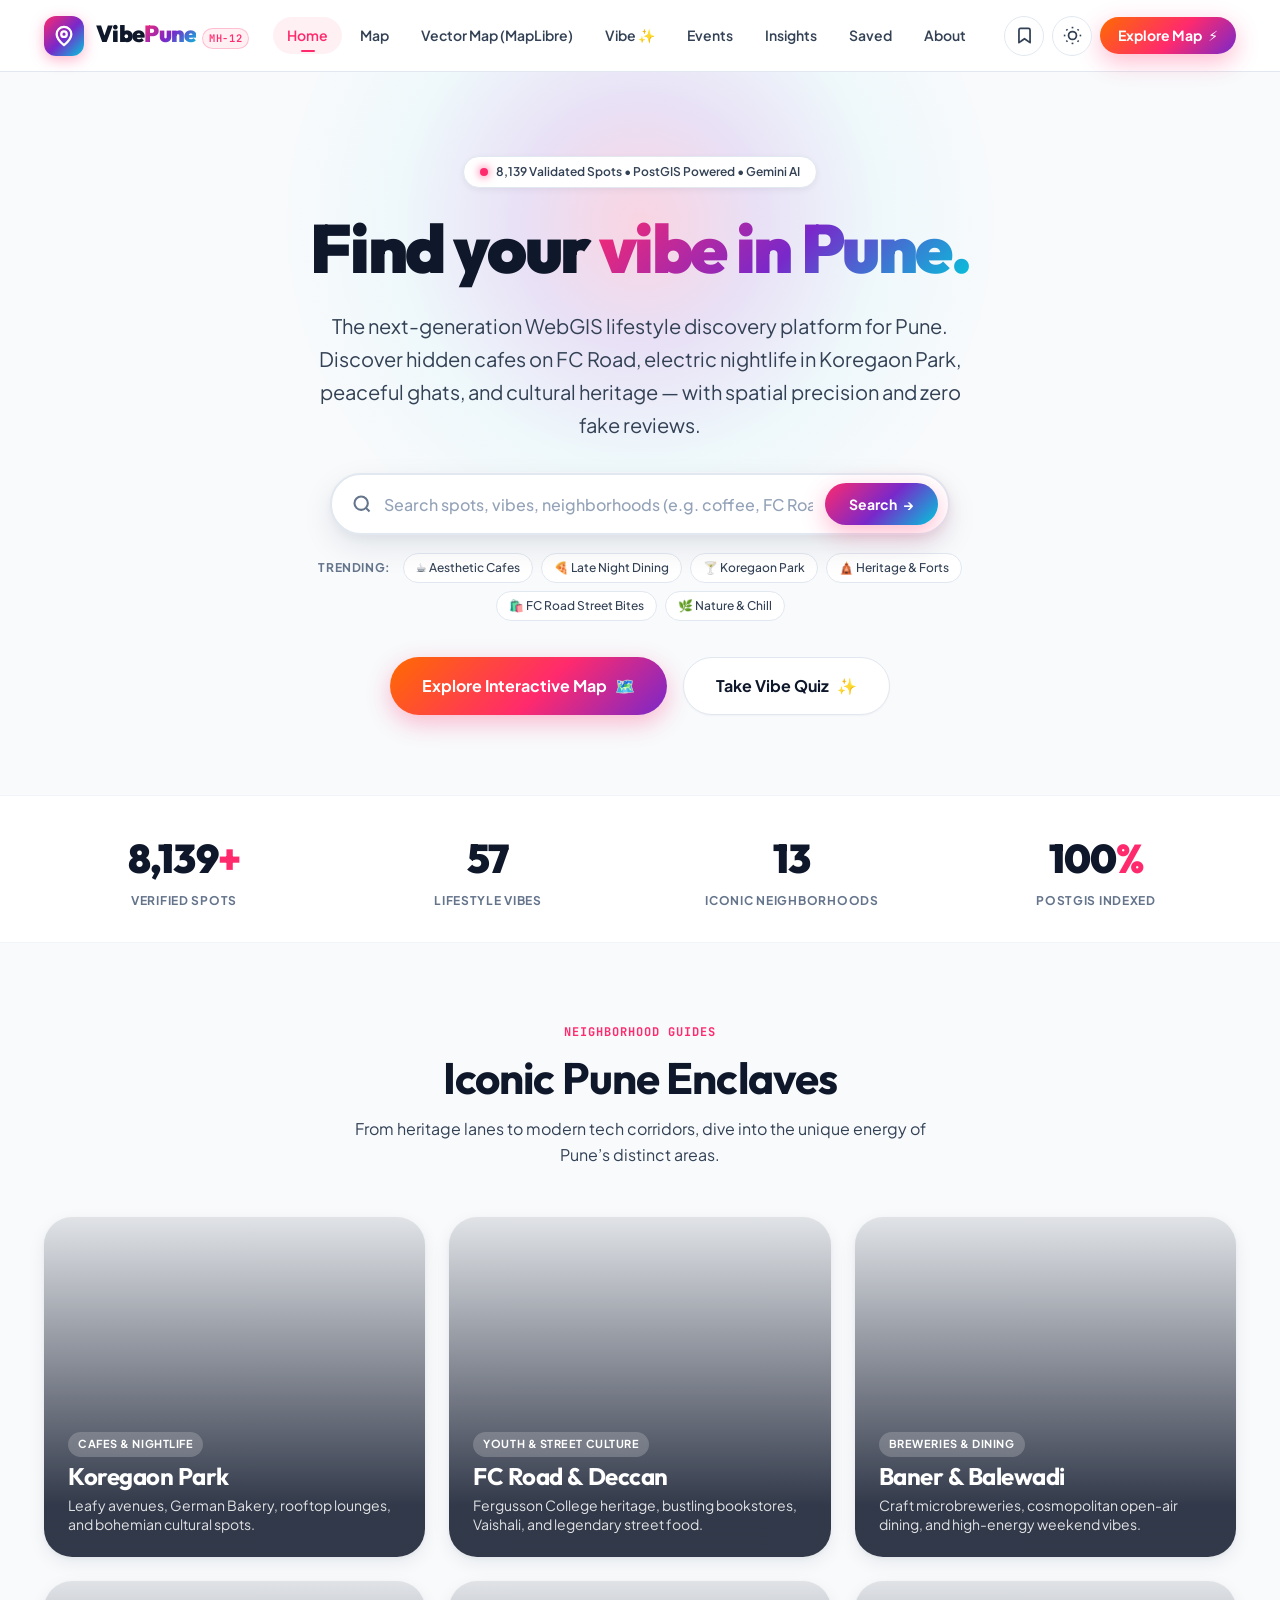
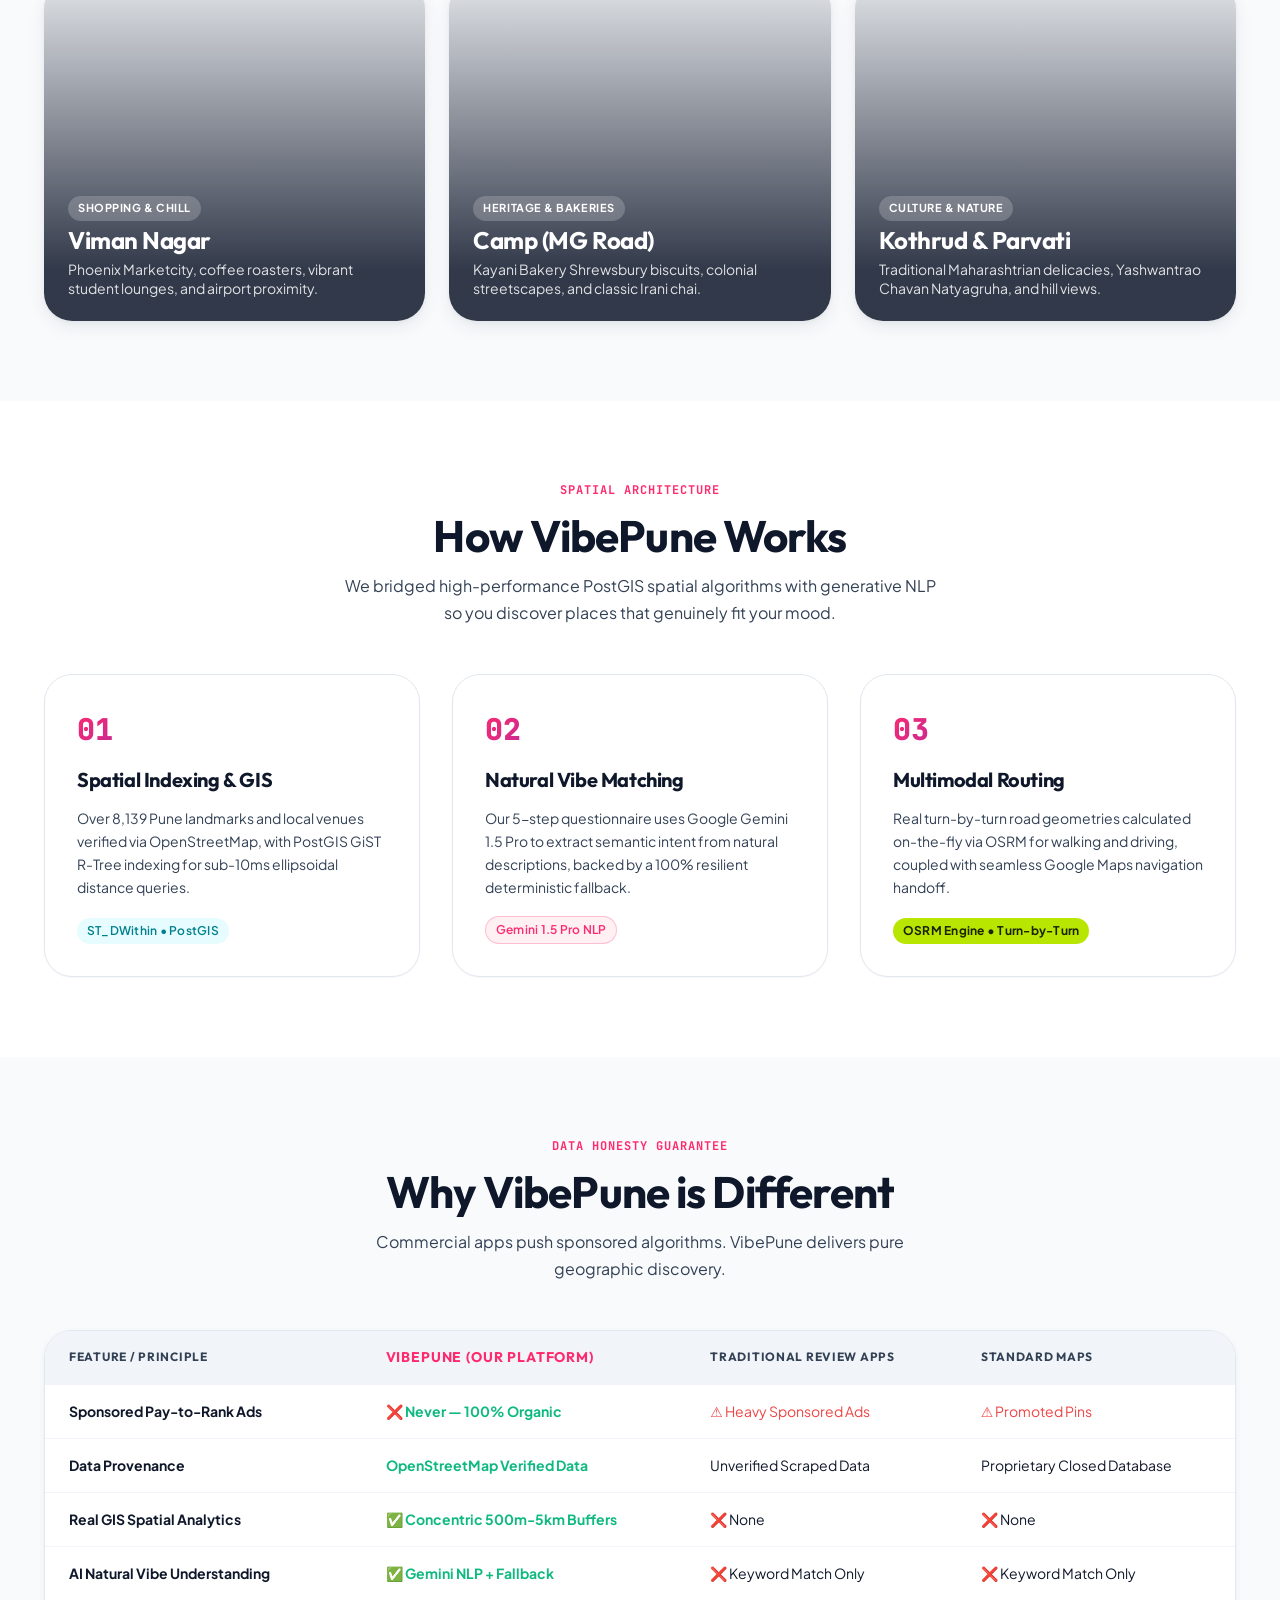
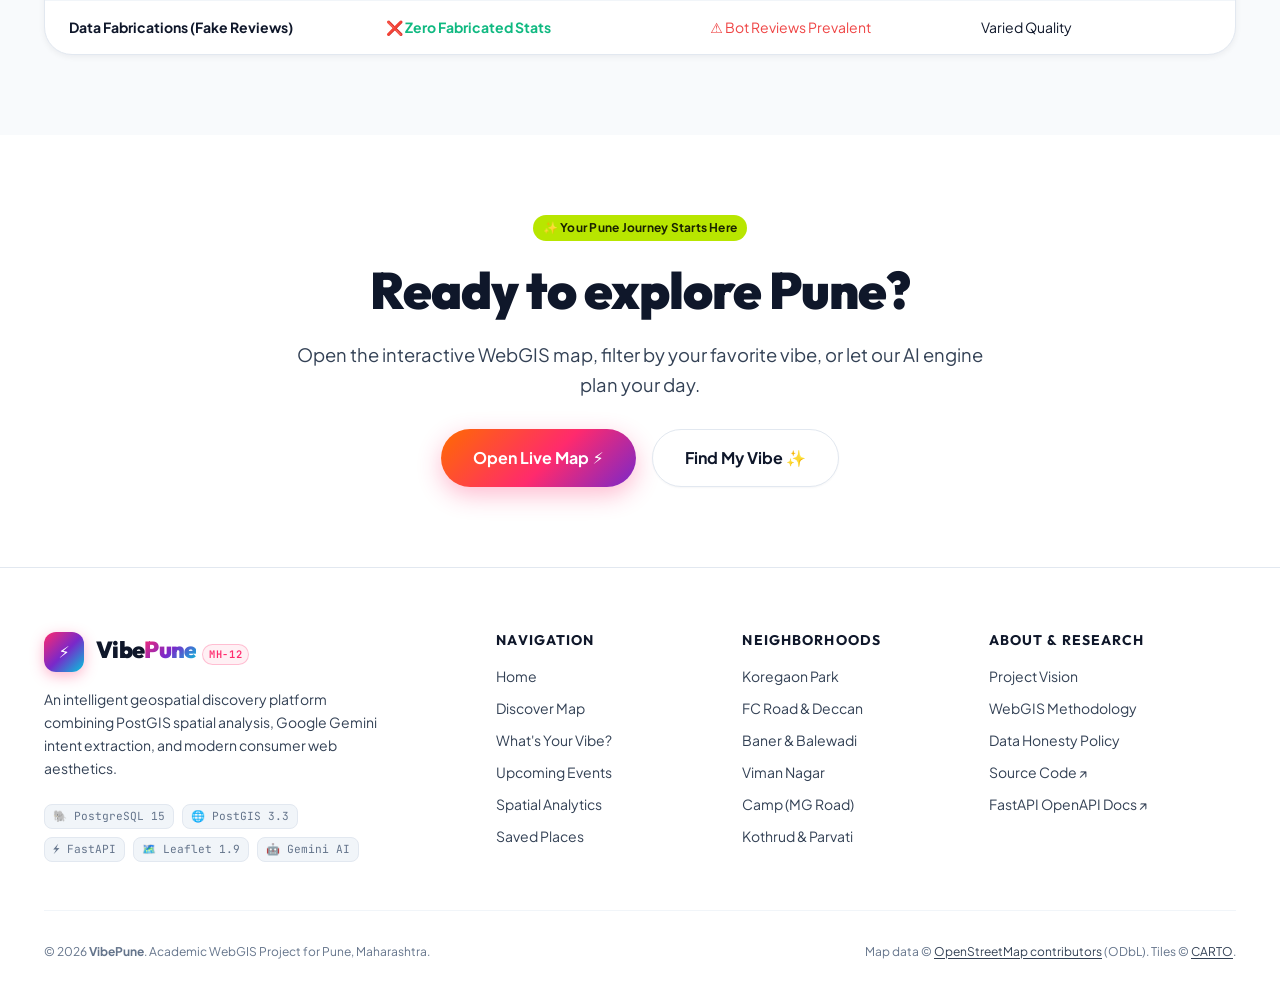
==== client/index.html @ a3e3c2a0 "feat: complete WebGIS assignment submission" ====
<!DOCTYPE html>
<html lang="en" data-theme="light">
<head>
  <meta charset="UTF-8" />
  <meta name="viewport" content="width=device-width, initial-scale=1.0, maximum-scale=1.0, user-scalable=no" />
  <meta name="theme-color" content="#ffffff" />

  <title>VibePune — Find Your Vibe. Explore Pune.</title>
  <meta name="description" content="Discover 8,139 verified spots in Pune across 57 lifestyle vibes. Interactive PostGIS WebGIS, AI recommendations, live events & turn-by-turn routing." />

  <!-- Fonts -->
  <link rel="preconnect" href="https://fonts.googleapis.com" />
  <link rel="preconnect" href="https://fonts.gstatic.com" crossorigin />
  <link href="https://fonts.googleapis.com/css2?family=JetBrains+Mono:wght@400;500;600&family=Outfit:wght@400;500;600;700;800;900&family=Plus+Jakarta+Sans:wght@300;400;500;600;700;800&display=swap" rel="stylesheet" />

  <!-- Design System & Stylesheets -->
  <link rel="stylesheet" href="css/design-system.css?v=23" />
  <link rel="stylesheet" href="css/navigation.css?v=23" />
  <link rel="stylesheet" href="css/pages.css?v=23" />
</head>
<body>

  <!-- ═══ SHARED SITE HEADER ═══ -->
  <header class="site-header">
    <div class="site-header__inner">
      <a href="index.html" class="site-brand" aria-label="VibePune Homepage">
        <div class="site-brand__icon">
          <svg viewBox="0 0 24 24" fill="none" stroke="currentColor" stroke-width="2.5" stroke-linecap="round" stroke-linejoin="round" width="22" height="22">
            <path d="M12 2a8 8 0 0 0-8 8c0 5.25 8 12 8 12s8-6.75 8-12a8 8 0 0 0-8-8z"></path>
            <circle cx="12" cy="10" r="3"></circle>
          </svg>
        </div>
        <div class="site-brand__text-group">
          <h1 class="site-brand__title">Vibe<span>Pune</span></h1>
          <span class="site-brand__pill">MH-12</span>
        </div>
      </a>

      <!-- Desktop Navigation -->
      <nav class="site-nav" aria-label="Primary navigation">
        <a href="index.html" class="site-nav__link is-active">Home</a>
        <a href="discover.html" class="site-nav__link">Map</a>
        <a href="maplibre.html" class="site-nav__link">Vector Map (MapLibre)</a>
        <a href="vibe.html" class="site-nav__link">Vibe ✨</a>
        <a href="events.html" class="site-nav__link">Events</a>
        <a href="insights.html" class="site-nav__link">Insights</a>
        <a href="saved.html" class="site-nav__link">Saved</a>
        <a href="about.html" class="site-nav__link">About</a>
      </nav>

      <!-- Header Actions -->
      <div class="site-header__actions">
        <!-- Saved Places Counter -->
        <a href="saved.html" class="header-icon-btn" title="Saved Places" aria-label="View saved places">
          <svg viewBox="0 0 24 24" fill="none" stroke="currentColor" stroke-width="2.2" stroke-linecap="round" stroke-linejoin="round">
            <path d="M19 21l-7-5-7 5V5a2 2 0 0 1 2-2h10a2 2 0 0 1 2 2z"></path>
          </svg>
          <span class="header-counter-badge hidden" id="saved-badge">0</span>
        </a>

        <!-- Dark/Light Mode Switcher -->
        <button class="header-icon-btn btn-theme-toggle" id="btn-theme-toggle" title="Toggle Theme" aria-label="Toggle theme">
          <svg class="theme-icon-light" viewBox="0 0 24 24" fill="none" stroke="currentColor">
            <circle cx="12" cy="12" r="5"></circle>
            <line x1="12" y1="1" x2="12" y2="3"></line><line x1="12" y1="21" x2="12" y2="23"></line>
            <line x1="4.22" y1="4.22" x2="5.64" y2="5.64"></line><line x1="18.36" y1="18.36" x2="19.78" y2="19.78"></line>
            <line x1="1" y1="12" x2="3" y2="12"></line><line x1="21" y1="12" x2="23" y2="12"></line>
            <line x1="4.22" y1="19.78" x2="5.64" y2="18.36"></line><line x1="18.36" y1="5.64" x2="19.78" y2="4.22"></line>
          </svg>
          <svg class="theme-icon-dark hidden" viewBox="0 0 24 24" fill="none" stroke="currentColor">
            <path d="M21 12.79A9 9 0 1 1 11.21 3 7 7 0 0 0 21 12.79z"></path>
          </svg>
        </button>

        <!-- CTA Button -->
        <a href="discover.html" class="header-cta-btn">
          <span>Explore Map</span> ⚡
        </a>

        <!-- Mobile Menu Hamburger -->
        <button class="mobile-menu-btn" id="mobile-menu-btn" aria-label="Open mobile navigation">
          <svg width="22" height="22" viewBox="0 0 24 24" fill="none" stroke="currentColor" stroke-width="2.2" stroke-linecap="round" stroke-linejoin="round">
            <line x1="3" y1="12" x2="21" y2="12"></line>
            <line x1="3" y1="6" x2="21" y2="6"></line>
            <line x1="3" y1="18" x2="21" y2="18"></line>
          </svg>
        </button>
      </div>
    </div>
  </header>

  <!-- ═══ MAIN LANDING CONTENT ═══ -->
  <main>

    <!-- 1. HERO SECTION -->
    <section class="hero-landing">
      <div class="hero-landing__glow"></div>
      
      <div class="container hero-landing__content">
        <div class="hero-pill-badge">
          <span class="hero-pill-badge__dot"></span>
          <span>8,139 Validated Spots • PostGIS Powered • Gemini AI</span>
        </div>

        <h1 class="hero-landing__title">
          Find your <span class="text-gradient">vibe in Pune.</span>
        </h1>

        <p class="hero-landing__subtitle">
          The next-generation WebGIS lifestyle discovery platform for Pune. Discover hidden cafes on FC Road, electric nightlife in Koregaon Park, peaceful ghats, and cultural heritage — with spatial precision and zero fake reviews.
        </p>

        <!-- Live Instant Search Bar -->
        <div class="hero-search-wrap">
          <form class="hero-search-bar" action="discover.html" method="GET">
            <svg class="hero-search-bar__icon" width="20" height="20" viewBox="0 0 24 24" fill="none" stroke="currentColor" stroke-width="2.5">
              <circle cx="11" cy="11" r="8"></circle>
              <line x1="21" y1="21" x2="16.65" y2="16.65"></line>
            </svg>
            <input
              type="text"
              name="search"
              class="hero-search-bar__input"
              placeholder="Search spots, vibes, neighborhoods (e.g. coffee, FC Road)..."
              autocomplete="off"
            />
            <button type="submit" class="hero-search-bar__btn">
              <span>Search</span> →
            </button>
          </form>
        </div>

        <!-- Quick Tag Shortcuts -->
        <div class="hero-tags">
          <span class="hero-tags__label">Trending:</span>
          <a href="discover.html?search=Aesthetic%20Cafe" class="hero-tag-chip">☕ Aesthetic Cafes</a>
          <a href="discover.html?cat=dining" class="hero-tag-chip">🍕 Late Night Dining</a>
          <a href="discover.html?search=Koregaon%20Park" class="hero-tag-chip">🍸 Koregaon Park</a>
          <a href="discover.html?cat=heritage" class="hero-tag-chip">🛕 Heritage & Forts</a>
          <a href="discover.html?search=FC%20Road" class="hero-tag-chip">🛍️ FC Road Street Bites</a>
          <a href="discover.html?cat=park" class="hero-tag-chip">🌿 Nature & Chill</a>
        </div>

        <!-- Action CTAs -->
        <div style="display:flex; gap:16px; flex-wrap:wrap; justify-content:center; margin-top:12px;">
          <a href="discover.html" class="btn btn--gradient btn--lg">
            <span>Explore Interactive Map</span> 🗺️
          </a>
          <a href="vibe.html" class="btn btn--secondary btn--lg">
            <span>Take Vibe Quiz</span> ✨
          </a>
        </div>
      </div>
    </section>

    <!-- 2. STATS PULSE BAR -->
    <section class="stats-bar-section">
      <div class="container stats-grid">
        <div class="stat-item">
          <span class="stat-item__value">8,139<span>+</span></span>
          <span class="stat-item__label">Verified Spots</span>
        </div>
        <div class="stat-item">
          <span class="stat-item__value">57</span>
          <span class="stat-item__label">Lifestyle Vibes</span>
        </div>
        <div class="stat-item">
          <span class="stat-item__value">13</span>
          <span class="stat-item__label">Iconic Neighborhoods</span>
        </div>
        <div class="stat-item">
          <span class="stat-item__value">100<span>%</span></span>
          <span class="stat-item__label">PostGIS Indexed</span>
        </div>
      </div>
    </section>

    <!-- 3. CURATED NEIGHBORHOOD COLLECTIONS -->
    <section class="section-pad">
      <div class="container">
        <div class="section-head">
          <span class="section-head__tag">Neighborhood Guides</span>
          <h2 class="section-head__title">Iconic Pune Enclaves</h2>
          <p class="section-head__desc">From heritage lanes to modern tech corridors, dive into the unique energy of Pune’s distinct areas.</p>
        </div>

        <div class="neighborhoods-grid">
          <!-- Koregaon Park -->
          <a href="discover.html?search=Koregaon%20Park" class="neighborhood-card">
            <div class="neighborhood-card__bg" style="background-image: url('https://images.unsplash.com/photo-1517248135467-4c7edcad34c4?auto=format&fit=crop&w=800&q=80');"></div>
            <div class="neighborhood-card__overlay"></div>
            <div class="neighborhood-card__content">
              <span class="neighborhood-card__badge">Cafes & Nightlife</span>
              <h3 class="neighborhood-card__name">Koregaon Park</h3>
              <p class="neighborhood-card__desc">Leafy avenues, German Bakery, rooftop lounges, and bohemian cultural spots.</p>
            </div>
          </a>

          <!-- FC Road & Deccan -->
          <a href="discover.html?search=FC%20Road" class="neighborhood-card">
            <div class="neighborhood-card__bg" style="background-image: url('https://images.unsplash.com/photo-1555396273-367ea4eb4db5?auto=format&fit=crop&w=800&q=80');"></div>
            <div class="neighborhood-card__overlay"></div>
            <div class="neighborhood-card__content">
              <span class="neighborhood-card__badge">Youth & Street Culture</span>
              <h3 class="neighborhood-card__name">FC Road & Deccan</h3>
              <p class="neighborhood-card__desc">Fergusson College heritage, bustling bookstores, Vaishali, and legendary street food.</p>
            </div>
          </a>

          <!-- Baner & High Street -->
          <a href="discover.html?search=Baner" class="neighborhood-card">
            <div class="neighborhood-card__bg" style="background-image: url('https://images.unsplash.com/photo-1514933651103-005eec06c04b?auto=format&fit=crop&w=800&q=80');"></div>
            <div class="neighborhood-card__overlay"></div>
            <div class="neighborhood-card__content">
              <span class="neighborhood-card__badge">Breweries & Dining</span>
              <h3 class="neighborhood-card__name">Baner & Balewadi</h3>
              <p class="neighborhood-card__desc">Craft microbreweries, cosmopolitan open-air dining, and high-energy weekend vibes.</p>
            </div>
          </a>

          <!-- Viman Nagar -->
          <a href="discover.html?search=Viman%20Nagar" class="neighborhood-card">
            <div class="neighborhood-card__bg" style="background-image: url('https://images.unsplash.com/photo-1568901346375-23c9450c58cd?auto=format&fit=crop&w=800&q=80');"></div>
            <div class="neighborhood-card__overlay"></div>
            <div class="neighborhood-card__content">
              <span class="neighborhood-card__badge">Shopping & Chill</span>
              <h3 class="neighborhood-card__name">Viman Nagar</h3>
              <p class="neighborhood-card__desc">Phoenix Marketcity, coffee roasters, vibrant student lounges, and airport proximity.</p>
            </div>
          </a>

          <!-- Camp & MG Road -->
          <a href="discover.html?search=Camp" class="neighborhood-card">
            <div class="neighborhood-card__bg" style="background-image: url('https://images.unsplash.com/photo-1509440159596-0249088772ff?auto=format&fit=crop&w=800&q=80');"></div>
            <div class="neighborhood-card__overlay"></div>
            <div class="neighborhood-card__content">
              <span class="neighborhood-card__badge">Heritage & Bakeries</span>
              <h3 class="neighborhood-card__name">Camp (MG Road)</h3>
              <p class="neighborhood-card__desc">Kayani Bakery Shrewsbury biscuits, colonial streetscapes, and classic Irani chai.</p>
            </div>
          </a>

          <!-- Kothrud & Heritage -->
          <a href="discover.html?search=Kothrud" class="neighborhood-card">
            <div class="neighborhood-card__bg" style="background-image: url('https://images.unsplash.com/photo-1506744038136-46273834b3fb?auto=format&fit=crop&w=800&q=80');"></div>
            <div class="neighborhood-card__overlay"></div>
            <div class="neighborhood-card__content">
              <span class="neighborhood-card__badge">Culture & Nature</span>
              <h3 class="neighborhood-card__name">Kothrud & Parvati</h3>
              <p class="neighborhood-card__desc">Traditional Maharashtrian delicacies, Yashwantrao Chavan Natyagruha, and hill views.</p>
            </div>
          </a>
        </div>
      </div>
    </section>

    <!-- 4. HOW IT WORKS (SPATIAL & AI INTELLIGENCE) -->
    <section class="section-pad" style="background: var(--bg-surface);">
      <div class="container">
        <div class="section-head">
          <span class="section-head__tag">Spatial Architecture</span>
          <h2 class="section-head__title">How VibePune Works</h2>
          <p class="section-head__desc">We bridged high-performance PostGIS spatial algorithms with generative NLP so you discover places that genuinely fit your mood.</p>
        </div>

        <div class="steps-grid">
          <div class="step-card">
            <span class="step-card__num">01</span>
            <h3 class="step-card__title">Spatial Indexing & GIS</h3>
            <p class="step-card__desc">Over 8,139 Pune landmarks and local venues verified via OpenStreetMap, with PostGIS GiST R-Tree indexing for sub-10ms ellipsoidal distance queries.</p>
            <div style="margin-top:auto;"><span class="badge badge--aqua">ST_DWithin • PostGIS</span></div>
          </div>

          <div class="step-card">
            <span class="step-card__num">02</span>
            <h3 class="step-card__title">Natural Vibe Matching</h3>
            <p class="step-card__desc">Our 5-step questionnaire uses Google Gemini 1.5 Pro to extract semantic intent from natural descriptions, backed by a 100% resilient deterministic fallback.</p>
            <div style="margin-top:auto;"><span class="badge badge--primary">Gemini 1.5 Pro NLP</span></div>
          </div>

          <div class="step-card">
            <span class="step-card__num">03</span>
            <h3 class="step-card__title">Multimodal Routing</h3>
            <p class="step-card__desc">Real turn-by-turn road geometries calculated on-the-fly via OSRM for walking and driving, coupled with seamless Google Maps navigation handoff.</p>
            <div style="margin-top:auto;"><span class="badge badge--lime">OSRM Engine • Turn-by-Turn</span></div>
          </div>
        </div>
      </div>
    </section>

    <!-- 5. WHY VIBEPUNE? (TRANSPARENT COMPARISON) -->
    <section class="section-pad">
      <div class="container">
        <div class="section-head">
          <span class="section-head__tag">Data Honesty Guarantee</span>
          <h2 class="section-head__title">Why VibePune is Different</h2>
          <p class="section-head__desc">Commercial apps push sponsored algorithms. VibePune delivers pure geographic discovery.</p>
        </div>

        <div class="comparison-table-wrap">
          <table class="comparison-table">
            <thead>
              <tr>
                <th>Feature / Principle</th>
                <th style="color:var(--primary); font-size:14px;">VibePune (Our Platform)</th>
                <th>Traditional Review Apps</th>
                <th>Standard Maps</th>
              </tr>
            </thead>
            <tbody>
              <tr>
                <td><strong>Sponsored Pay-to-Rank Ads</strong></td>
                <td><span class="check-green">❌ Never — 100% Organic</span></td>
                <td><span class="cross-red">⚠️ Heavy Sponsored Ads</span></td>
                <td><span class="cross-red">⚠️ Promoted Pins</span></td>
              </tr>
              <tr>
                <td><strong>Data Provenance</strong></td>
                <td><span class="check-green">OpenStreetMap Verified Data</span></td>
                <td>Unverified Scraped Data</td>
                <td>Proprietary Closed Database</td>
              </tr>
              <tr>
                <td><strong>Real GIS Spatial Analytics</strong></td>
                <td><span class="check-green">✅ Concentric 500m-5km Buffers</span></td>
                <td>❌ None</td>
                <td>❌ None</td>
              </tr>
              <tr>
                <td><strong>AI Natural Vibe Understanding</strong></td>
                <td><span class="check-green">✅ Gemini NLP + Fallback</span></td>
                <td>❌ Keyword Match Only</td>
                <td>❌ Keyword Match Only</td>
              </tr>
              <tr>
                <td><strong>Data Fabrications (Fake Reviews)</strong></td>
                <td><span class="check-green">❌ Zero Fabricated Stats</span></td>
                <td><span class="cross-red">⚠️ Bot Reviews Prevalent</span></td>
                <td>Varied Quality</td>
              </tr>
            </tbody>
          </table>
        </div>
      </div>
    </section>

    <!-- 6. FINAL IMMERSIVE CTA -->
    <section class="section-pad" style="background: var(--bg-surface); text-align:center;">
      <div class="container container--reading" style="display:flex; flex-direction:column; align-items:center; gap:20px;">
        <span class="badge badge--lime">✨ Your Pune Journey Starts Here</span>
        <h2 style="font-size:clamp(2.2rem, 4vw, 3.25rem); font-weight:var(--weight-black);">Ready to explore Pune?</h2>
        <p style="font-size:1.15rem; color:var(--text-secondary);">Open the interactive WebGIS map, filter by your favorite vibe, or let our AI engine plan your day.</p>
        <div style="display:flex; gap:16px; flex-wrap:wrap; justify-content:center; margin-top:8px;">
          <a href="discover.html" class="btn btn--gradient btn--lg">Open Live Map ⚡</a>
          <a href="vibe.html" class="btn btn--secondary btn--lg">Find My Vibe ✨</a>
        </div>
      </div>
    </section>

  </main>

  <!-- ═══ SHARED EDITORIAL FOOTER ═══ -->
  <footer class="site-footer">
    <div class="container">
      <div class="site-footer__grid">
        <!-- Col 1: Brand Info -->
        <div class="site-footer__brand-block">
          <div class="site-brand">
            <div class="site-brand__icon">⚡</div>
            <div class="site-brand__text-group">
              <span class="site-brand__title">Vibe<span>Pune</span></span>
              <span class="site-brand__pill">MH-12</span>
            </div>
          </div>
          <p class="site-footer__tagline">
            An intelligent geospatial discovery platform combining PostGIS spatial analysis, Google Gemini intent extraction, and modern consumer web aesthetics.
          </p>
          <div class="site-footer__badges">
            <span class="footer-tech-pill">🐘 PostgreSQL 15</span>
            <span class="footer-tech-pill">🌐 PostGIS 3.3</span>
            <span class="footer-tech-pill">⚡ FastAPI</span>
            <span class="footer-tech-pill">🗺️ Leaflet 1.9</span>
            <span class="footer-tech-pill">🤖 Gemini AI</span>
          </div>
        </div>

        <!-- Col 2: Navigation -->
        <div>
          <h4 class="site-footer__col-title">Navigation</h4>
          <ul class="site-footer__list">
            <li><a href="index.html">Home</a></li>
            <li><a href="discover.html">Discover Map</a></li>
            <li><a href="vibe.html">What's Your Vibe?</a></li>
            <li><a href="events.html">Upcoming Events</a></li>
            <li><a href="insights.html">Spatial Analytics</a></li>
            <li><a href="saved.html">Saved Places</a></li>
          </ul>
        </div>

        <!-- Col 3: Enclaves -->
        <div>
          <h4 class="site-footer__col-title">Neighborhoods</h4>
          <ul class="site-footer__list">
            <li><a href="discover.html?search=Koregaon%20Park">Koregaon Park</a></li>
            <li><a href="discover.html?search=FC%20Road">FC Road & Deccan</a></li>
            <li><a href="discover.html?search=Baner">Baner & Balewadi</a></li>
            <li><a href="discover.html?search=Viman%20Nagar">Viman Nagar</a></li>
            <li><a href="discover.html?search=Camp">Camp (MG Road)</a></li>
            <li><a href="discover.html?search=Kothrud">Kothrud & Parvati</a></li>
          </ul>
        </div>

        <!-- Col 4: Project & Legal -->
        <div>
          <h4 class="site-footer__col-title">About & Research</h4>
          <ul class="site-footer__list">
            <li><a href="about.html">Project Vision</a></li>
            <li><a href="about.html#architecture">WebGIS Methodology</a></li>
            <li><a href="about.html#provenance">Data Honesty Policy</a></li>
            <li><a href="https://github.com" target="_blank" rel="noopener noreferrer">Source Code ↗</a></li>
            <li><a href="http://localhost:8000/docs" target="_blank" rel="noopener noreferrer">FastAPI OpenAPI Docs ↗</a></li>
          </ul>
        </div>
      </div>

      <!-- Bottom Bar -->
      <div class="site-footer__bottom">
        <div>
          © 2026 <strong>VibePune</strong>. Academic WebGIS Project for Pune, Maharashtra.
        </div>
        <div class="site-footer__attribution">
          Map data © <a href="https://www.openstreetmap.org/copyright" target="_blank" rel="noopener noreferrer">OpenStreetMap contributors</a> (ODbL). Tiles © <a href="https://carto.com/attributions" target="_blank" rel="noopener noreferrer">CARTO</a>.
        </div>
      </div>
    </div>
  </footer>

  <!-- Mobile Drawer Menu -->
  <div class="mobile-nav-backdrop" id="mobile-nav-backdrop">
    <div class="mobile-nav-drawer">
      <div class="mobile-nav-header">
        <div class="site-brand">
          <div class="site-brand__icon">⚡</div>
          <div class="site-brand__text-group">
            <span class="site-brand__title">Vibe<span>Pune</span></span>
          </div>
        </div>
        <button class="mobile-nav-close" id="mobile-nav-close" aria-label="Close navigation">✕</button>
      </div>

      <nav class="mobile-nav-links">
        <a href="index.html" class="mobile-nav-link is-active"><span class="mobile-nav-link__icon">🏠</span><span>Home</span></a>
        <a href="discover.html" class="mobile-nav-link"><span class="mobile-nav-link__icon">🗺️</span><span>Discover Map</span></a>
        <a href="vibe.html" class="mobile-nav-link"><span class="mobile-nav-link__icon">✨</span><span>Find Your Vibe</span></a>
        <a href="events.html" class="mobile-nav-link"><span class="mobile-nav-link__icon">🎟️</span><span>Pune Events</span></a>
        <a href="insights.html" class="mobile-nav-link"><span class="mobile-nav-link__icon">📊</span><span>Spatial Insights</span></a>
        <a href="saved.html" class="mobile-nav-link"><span class="mobile-nav-link__icon">❤️</span><span>Saved Places</span></a>
        <a href="about.html" class="mobile-nav-link"><span class="mobile-nav-link__icon">📖</span><span>About & Vision</span></a>
      </nav>

      <div class="mobile-nav-footer">
        <div class="badge badge--lime">⚡ 8,139 PostGIS POIs Active</div>
      </div>
    </div>
  </div>

  <!-- Shared Navigation Script -->
  <script src="js/nav.js?v=20"></script>
</body>
</html>
---- client/css/design-system.css ----
/* ================================================================
   VibePune — design-system.css
   Phase B: Premium Gen-Z Visual Design System & Design Tokens
   Vibrant, Expressive, Editorial & Academic WebGIS Architecture
   ================================================================ */

/* ---- Typography Imports ----------------------------------------- */
@import url('https://fonts.googleapis.com/css2?family=JetBrains+Mono:wght@400;500;600&family=Outfit:wght@400;500;600;700;800;900&family=Plus+Jakarta+Sans:wght@300;400;500;600;700;800&display=swap');

/* ----------------------------------------------------------------
   1. Root Design Tokens — Light Theme (Default)
   ---------------------------------------------------------------- */
:root {
  /* Color Mode */
  --color-scheme: light;

  /* Surfaces & Backgrounds */
  --bg-app:             #f8fafc;
  --bg-surface:         #ffffff;
  --bg-surface-elevated:#ffffff;
  --bg-surface-sunken:  #f1f5f9;
  --bg-surface-hover:   #f8fafc;
  --bg-surface-active:  #fff0f3;
  --bg-glass:           rgba(255, 255, 255, 0.82);
  --bg-glass-strong:    rgba(255, 255, 255, 0.94);
  --bg-glass-border:    rgba(226, 232, 240, 0.8);
  --backdrop-blur:      blur(16px);
  --backdrop-blur-sm:   blur(8px);

  /* Primary Brand — Vivid Hot Coral / Electric Rose */
  --primary:            #ff2a6d;
  --primary-hover:      #e51b5c;
  --primary-light:      #fff0f4;
  --primary-subtle:     rgba(255, 42, 109, 0.08);
  --primary-glow:       rgba(255, 42, 109, 0.28);
  --primary-border:     rgba(255, 42, 109, 0.25);

  /* Secondary Brand — Electric Violet */
  --secondary:          #7928ca;
  --secondary-hover:    #651da8;
  --secondary-light:    #f5edfd;
  --secondary-subtle:   rgba(121, 40, 202, 0.08);
  --secondary-glow:     rgba(121, 40, 202, 0.24);

  /* Accent 1 — Neon Tangerine */
  --accent-orange:      #ff6b00;
  --accent-orange-light:#fff4eb;
  --accent-orange-glow: rgba(255, 107, 0, 0.24);

  /* Accent 2 — Cyber Aqua / Teal */
  --accent-aqua:        #00c9db;
  --accent-aqua-light:  #e6fcfe;
  --accent-aqua-glow:   rgba(0, 201, 219, 0.24);

  /* Accent 3 — Acid Lime */
  --accent-lime:        #b8e600;
  --accent-lime-light:  #f7fde6;
  --accent-lime-text:   #4d6600;
  --accent-lime-glow:   rgba(184, 230, 0, 0.3);

  /* Functional Status */
  --success:            #10b981;
  --success-light:      #ecfdf5;
  --warning:            #f59e0b;
  --warning-light:      #fffbeb;
  --danger:             #ef4444;
  --danger-light:       #fef2f2;
  --info:               #3b82f6;
  --info-light:         #eff6ff;

  /* Typography Colors */
  --text-primary:       #0f172a;
  --text-secondary:     #334155;
  --text-muted:         #64748b;
  --text-faint:         #94a3b8;
  --text-inverse:       #ffffff;
  --text-accent:        #ff2a6d;

  /* Borders & Dividers */
  --border-subtle:      #f1f5f9;
  --border-default:     #e2e8f0;
  --border-strong:      #cbd5e1;
  --border-focus:       rgba(255, 42, 109, 0.5);

  /* Signature Gradients */
  --gradient-brand:     linear-gradient(135deg, #ff2a6d 0%, #7928ca 52%, #00c9db 100%);
  --gradient-sunset:    linear-gradient(135deg, #ff6b00 0%, #ff2a6d 55%, #7928ca 100%);
  --gradient-violet:    linear-gradient(135deg, #7928ca 0%, #4f46e5 100%);
  --gradient-aqua:      linear-gradient(135deg, #00c9db 0%, #10b981 100%);
  --gradient-lime:      linear-gradient(135deg, #b8e600 0%, #00c9db 100%);
  --gradient-dark:      linear-gradient(180deg, rgba(15,23,42,0.92) 0%, rgba(15,23,42,0.98) 100%);
  --gradient-surface:   linear-gradient(180deg, rgba(255,255,255,0.9) 0%, rgba(248,250,252,0.9) 100%);

  /* Typography Scales */
  --font-display:       'Outfit', 'Plus Jakarta Sans', system-ui, sans-serif;
  --font-sans:          'Plus Jakarta Sans', 'Inter', system-ui, sans-serif;
  --font-mono:          'JetBrains Mono', monospace;

  --text-2xs:           0.6875rem; /* 11px */
  --text-xs:            0.75rem;   /* 12px */
  --text-sm:            0.875rem;  /* 14px */
  --text-base:          1rem;      /* 16px */
  --text-lg:            1.125rem;  /* 18px */
  --text-xl:            1.25rem;   /* 20px */
  --text-2xl:           1.5rem;    /* 24px */
  --text-3xl:           1.875rem;  /* 30px */
  --text-4xl:           2.25rem;   /* 36px */
  --text-5xl:           3rem;      /* 48px */
  --text-6xl:           3.75rem;   /* 60px */

  --weight-regular:     400;
  --weight-medium:      500;
  --weight-semibold:    600;
  --weight-bold:        700;
  --weight-extrabold:   800;
  --weight-black:       900;

  --leading-tight:      1.15;
  --leading-snug:       1.3;
  --leading-normal:     1.5;
  --leading-relaxed:    1.65;

  /* Spacing Scale (4px base) */
  --sp-1:               4px;
  --sp-2:               8px;
  --sp-2-5:             10px;
  --sp-3:               12px;
  --sp-4:               16px;
  --sp-5:               20px;
  --sp-6:               24px;
  --sp-8:               32px;
  --sp-10:              40px;
  --sp-12:              48px;
  --sp-16:              64px;
  --sp-20:              80px;
  --sp-24:              96px;

  /* Border Radii */
  --r-xs:               4px;
  --r-sm:               8px;
  --r-md:               12px;
  --r-lg:               16px;
  --r-xl:               20px;
  --r-2xl:              28px;
  --r-3xl:              36px;
  --r-full:             9999px;

  /* Elevated Shadows */
  --shadow-xs:          0 1px 2px rgba(15, 23, 42, 0.04);
  --shadow-sm:          0 2px 6px rgba(15, 23, 42, 0.06);
  --shadow-md:          0 6px 18px rgba(15, 23, 42, 0.07), 0 2px 4px rgba(15, 23, 42, 0.04);
  --shadow-lg:          0 12px 32px rgba(15, 23, 42, 0.09), 0 4px 8px rgba(15, 23, 42, 0.04);
  --shadow-xl:          0 24px 56px rgba(15, 23, 42, 0.12), 0 8px 16px rgba(15, 23, 42, 0.04);
  --shadow-card-hover:  0 20px 40px rgba(15, 23, 42, 0.1), 0 1px 3px rgba(15, 23, 42, 0.06);
  --shadow-primary:     0 8px 24px rgba(255, 42, 109, 0.32);
  --shadow-violet:      0 8px 24px rgba(121, 40, 202, 0.28);

  /* Transitions & Motion Timing */
  --ease:               cubic-bezier(0.2, 0.8, 0.2, 1);
  --ease-spring:        cubic-bezier(0.34, 1.56, 0.64, 1);
  --ease-out:           cubic-bezier(0.16, 1, 0.3, 1);
  --t-fast:             140ms;
  --t-normal:           240ms;
  --t-slow:             360ms;

  /* Layout Constants */
  --nav-height:         72px;
  --max-content-w:      1240px;
  --max-reading-w:      760px;
  --z-base:             1;
  --z-nav:              500;
  --z-modal:            1000;
  --z-toast:            2000;
}

/* ----------------------------------------------------------------
   2. Dark Theme Tokens — Cyberpunk Pune Night Mode
   ---------------------------------------------------------------- */
[data-theme="dark"] {
  --color-scheme: dark;

  /* Surfaces & Backgrounds */
  --bg-app:             #090c15;
  --bg-surface:         #101524;
  --bg-surface-elevated:#151c30;
  --bg-surface-sunken:  #06080e;
  --bg-surface-hover:   #182138;
  --bg-surface-active:  #251522;
  --bg-glass:           rgba(16, 21, 36, 0.85);
  --bg-glass-strong:    rgba(16, 21, 36, 0.95);
  --bg-glass-border:    rgba(37, 49, 77, 0.7);

  /* Primary Brand — Hot Neon Coral */
  --primary:            #ff3366;
  --primary-hover:      #ff4d7a;
  --primary-light:      #2b0d18;
  --primary-subtle:     rgba(255, 51, 102, 0.14);
  --primary-glow:       rgba(255, 51, 102, 0.42);
  --primary-border:     rgba(255, 51, 102, 0.35);

  /* Secondary Brand — Electric Violet */
  --secondary:          #8b5cf6;
  --secondary-hover:    #9d75f7;
  --secondary-light:    #1e1438;
  --secondary-subtle:   rgba(139, 92, 246, 0.14);
  --secondary-glow:     rgba(139, 92, 246, 0.35);

  /* Accent 1 — Neon Tangerine */
  --accent-orange:      #ff7700;
  --accent-orange-light:#2c1503;
  --accent-orange-glow: rgba(255, 119, 0, 0.35);

  /* Accent 2 — Cyber Aqua / Teal */
  --accent-aqua:        #00e5ff;
  --accent-aqua-light:  #052329;
  --accent-aqua-glow:   rgba(0, 229, 255, 0.35);

  /* Accent 3 — Acid Lime */
  --accent-lime:        #d4ff00;
  --accent-lime-light:  #212800;
  --accent-lime-text:   #d4ff00;
  --accent-lime-glow:   rgba(212, 255, 0, 0.4);

  /* Functional Status */
  --success:            #10b981;
  --success-light:      #052219;
  --warning:            #f59e0b;
  --warning-light:      #271b05;
  --danger:             #f43f5e;
  --danger-light:       #2a0a12;
  --info:               #38bdf8;
  --info-light:         #072233;

  /* Typography Colors */
  --text-primary:       #f8fafc;
  --text-secondary:     #cbd5e1;
  --text-muted:         #8193af;
  --text-faint:         #475569;
  --text-inverse:       #090c15;
  --text-accent:        #ff3366;

  /* Borders & Dividers */
  --border-subtle:      #161d2e;
  --border-default:     #1e293b;
  --border-strong:      #2d3b55;
  --border-focus:       rgba(255, 51, 102, 0.6);

  /* Dark Gradients */
  --gradient-dark:      linear-gradient(180deg, rgba(9,12,21,0.95) 0%, rgba(9,12,21,0.99) 100%);
  --gradient-surface:   linear-gradient(180deg, rgba(21,28,48,0.9) 0%, rgba(16,21,36,0.9) 100%);

  /* Dark Shadows */
  --shadow-xs:          0 1px 2px rgba(0, 0, 0, 0.4);
  --shadow-sm:          0 2px 8px rgba(0, 0, 0, 0.5);
  --shadow-md:          0 8px 24px rgba(0, 0, 0, 0.6);
  --shadow-lg:          0 16px 40px rgba(0, 0, 0, 0.7);
  --shadow-xl:          0 28px 64px rgba(0, 0, 0, 0.85);
  --shadow-card-hover:  0 20px 48px rgba(0, 0, 0, 0.75), 0 0 20px rgba(255, 51, 102, 0.15);
  --shadow-primary:     0 8px 28px rgba(255, 51, 102, 0.45);
  --shadow-violet:      0 8px 28px rgba(139, 92, 246, 0.4);
}

/* ----------------------------------------------------------------
   3. Base Reset & Defaults
   ---------------------------------------------------------------- */
*, *::before, *::after {
  box-sizing: border-box;
  margin: 0;
  padding: 0;
}

html {
  font-size: 16px;
  -webkit-text-size-adjust: 100%;
  scroll-behavior: smooth;
  scroll-padding-top: calc(var(--nav-height) + 16px);
}

body {
  font-family: var(--font-sans);
  font-size: var(--text-base);
  font-weight: var(--weight-regular);
  line-height: var(--leading-normal);
  color: var(--text-primary);
  background-color: var(--bg-app);
  -webkit-font-smoothing: antialiased;
  -moz-osx-font-smoothing: grayscale;
  overflow-x: hidden;
  min-height: 100vh;
  display: flex;
  flex-direction: column;
}

h1, h2, h3, h4, h5, h6 {
  font-family: var(--font-display);
  font-weight: var(--weight-bold);
  line-height: var(--leading-tight);
  color: var(--text-primary);
  letter-spacing: -0.02em;
}

h1 { font-size: var(--text-5xl); font-weight: var(--weight-extrabold); }
h2 { font-size: var(--text-3xl); }
h3 { font-size: var(--text-2xl); }
h4 { font-size: var(--text-xl); }
h5 { font-size: var(--text-lg); }

p {
  color: var(--text-secondary);
  line-height: var(--leading-relaxed);
}

a {
  color: inherit;
  text-decoration: none;
  transition: color var(--t-fast) var(--ease);
}

button, input, select, textarea {
  font-family: inherit;
  font-size: inherit;
  color: inherit;
  border: none;
  background: none;
  outline: none;
}

button {
  cursor: pointer;
  user-select: none;
}

img, svg {
  display: block;
  max-width: 100%;
}

ul, ol {
  list-style: none;
}

/* Focus Visible Accessibility */
:focus-visible {
  outline: 2px solid var(--primary);
  outline-offset: 3px;
  border-radius: var(--r-sm);
}

/* Selection Color */
::selection {
  background-color: var(--primary);
  color: #ffffff;
}

/* ----------------------------------------------------------------
   4. Reusable Utility Classes & Design System Components
   ---------------------------------------------------------------- */

/* Container */
.container {
  width: 100%;
  max-width: var(--max-content-w);
  margin-left: auto;
  margin-right: auto;
  padding-left: var(--sp-6);
  padding-right: var(--sp-6);
}

.container--reading {
  max-width: var(--max-reading-w);
}

/* Gradient Text */
.text-gradient {
  background: var(--gradient-brand);
  -webkit-background-clip: text;
  -webkit-text-fill-color: transparent;
  background-clip: text;
}

.text-gradient-sunset {
  background: var(--gradient-sunset);
  -webkit-background-clip: text;
  -webkit-text-fill-color: transparent;
  background-clip: text;
}

.text-gradient-lime {
  background: var(--gradient-lime);
  -webkit-background-clip: text;
  -webkit-text-fill-color: transparent;
  background-clip: text;
}

/* Glassmorphism Surface */
.glass-panel {
  background: var(--bg-glass);
  backdrop-filter: var(--backdrop-blur);
  -webkit-backdrop-filter: var(--backdrop-blur);
  border: 1px solid var(--bg-glass-border);
  box-shadow: var(--shadow-md);
  border-radius: var(--r-xl);
}

.glass-panel--strong {
  background: var(--bg-glass-strong);
  backdrop-filter: var(--backdrop-blur);
  -webkit-backdrop-filter: var(--backdrop-blur);
  border: 1px solid var(--border-default);
}

/* Pill Badges */
.badge {
  display: inline-flex;
  align-items: center;
  gap: var(--sp-1);
  padding: 4px 10px;
  font-family: var(--font-sans);
  font-size: var(--text-xs);
  font-weight: var(--weight-semibold);
  border-radius: var(--r-full);
  letter-spacing: 0.02em;
  white-space: nowrap;
}

.badge--primary {
  background: var(--primary-light);
  color: var(--primary);
  border: 1px solid var(--primary-border);
}

.badge--secondary {
  background: var(--secondary-light);
  color: var(--secondary);
}

.badge--lime {
  background: var(--accent-lime);
  color: #1a2200;
  font-weight: var(--weight-bold);
}

.badge--aqua {
  background: var(--accent-aqua-light);
  color: #00818d;
}

.badge--dark {
  background: var(--bg-surface-sunken);
  color: var(--text-secondary);
  border: 1px solid var(--border-default);
}

/* Buttons */
.btn {
  display: inline-flex;
  align-items: center;
  justify-content: center;
  gap: var(--sp-2);
  padding: 12px 24px;
  font-family: var(--font-sans);
  font-size: var(--text-sm);
  font-weight: var(--weight-semibold);
  border-radius: var(--r-full);
  transition: all var(--t-fast) var(--ease);
  position: relative;
  overflow: hidden;
}

.btn--primary {
  background: var(--primary);
  color: #ffffff;
  box-shadow: var(--shadow-primary);
}

.btn--primary:hover {
  background: var(--primary-hover);
  transform: translateY(-2px);
  box-shadow: 0 10px 28px rgba(255, 42, 109, 0.4);
}

.btn--primary:active {
  transform: translateY(0);
}

.btn--gradient {
  background: var(--gradient-sunset);
  color: #ffffff;
  box-shadow: var(--shadow-primary);
}

.btn--gradient:hover {
  transform: translateY(-2px);
  box-shadow: 0 12px 32px rgba(255, 42, 109, 0.45);
}

.btn--secondary {
  background: var(--bg-surface);
  color: var(--text-primary);
  border: 1px solid var(--border-default);
  box-shadow: var(--shadow-xs);
}

.btn--secondary:hover {
  background: var(--bg-surface-sunken);
  border-color: var(--border-strong);
  transform: translateY(-1px);
}

.btn--outline-brand {
  background: transparent;
  color: var(--primary);
  border: 1.5px solid var(--primary);
}

.btn--outline-brand:hover {
  background: var(--primary-light);
  transform: translateY(-1px);
}

.btn--sm {
  padding: 8px 16px;
  font-size: var(--text-xs);
}

.btn--lg {
  padding: 16px 32px;
  font-size: var(--text-base);
  font-weight: var(--weight-bold);
}

/* Interactive Cards */
.card-interactive {
  background: var(--bg-surface);
  border: 1px solid var(--border-default);
  border-radius: var(--r-xl);
  box-shadow: var(--shadow-sm);
  transition: all var(--t-normal) var(--ease);
  overflow: hidden;
}

.card-interactive:hover {
  transform: translateY(-4px);
  box-shadow: var(--shadow-card-hover);
  border-color: var(--primary-border);
}

/* Visibility and Helper Utilities */
.hidden {
  display: none !important;
}

.sr-only {
  position: absolute;
  width: 1px;
  height: 1px;
  padding: 0;
  margin: -1px;
  overflow: hidden;
  clip: rect(0, 0, 0, 0);
  white-space: nowrap;
  border: 0;
}

/* Micro-animations */
@keyframes pulse-glow {
  0%, 100% {
    opacity: 0.6;
    transform: scale(1);
  }
  50% {
    opacity: 1;
    transform: scale(1.08);
  }
}

@keyframes float-subtle {
  0%, 100% {
    transform: translateY(0px);
  }
  50% {
    transform: translateY(-8px);
  }
}

@keyframes shimmer {
  0% {
    background-position: -200% 0;
  }
  100% {
    background-position: 200% 0;
  }
}

.animate-float {
  animation: float-subtle 6s ease-in-out infinite;
}

.animate-pulse-glow {
  animation: pulse-glow 3s ease-in-out infinite;
}

/* Reduced Motion Mode */
@media (prefers-reduced-motion: reduce) {
  *, *::before, *::after {
    animation-duration: 0.01ms !important;
    animation-iteration-count: 1 !important;
    transition-duration: 0.01ms !important;
    scroll-behavior: auto !important;
  }
}
---- client/css/navigation.css ----
/* ================================================================
   VibePune — navigation.css
   Unified Shared Header, Navbar, Mobile Drawer & Editorial Footer
   ================================================================ */

/* ----------------------------------------------------------------
   1. Shared Brand Header & Navbar
   ---------------------------------------------------------------- */
.site-header {
  position: sticky;
  top: 0;
  left: 0;
  right: 0;
  width: 100%;
  height: var(--nav-height);
  background: var(--bg-glass-strong);
  backdrop-filter: var(--backdrop-blur);
  -webkit-backdrop-filter: var(--backdrop-blur);
  border-bottom: 1px solid var(--border-default);
  z-index: var(--z-nav);
  transition: all var(--t-fast) var(--ease);
}

.site-header.is-scrolled {
  box-shadow: var(--shadow-sm);
  background: var(--bg-glass);
}

.site-header__inner {
  display: flex;
  align-items: center;
  justify-content: space-between;
  height: 100%;
  max-width: var(--max-content-w);
  margin: 0 auto;
  padding: 0 var(--sp-6);
  gap: var(--sp-4);
}

/* Brand Wordmark */
.site-brand {
  display: flex;
  align-items: center;
  gap: var(--sp-3);
  text-decoration: none;
  flex-shrink: 0;
}

.site-brand__icon {
  width: 40px;
  height: 40px;
  border-radius: var(--r-md);
  background: var(--gradient-brand);
  display: flex;
  align-items: center;
  justify-content: center;
  color: #ffffff;
  box-shadow: 0 4px 14px rgba(255, 42, 109, 0.35);
  transition: transform var(--t-fast) var(--ease);
}

.site-brand:hover .site-brand__icon {
  transform: rotate(-6deg) scale(1.05);
}

.site-brand__text-group {
  display: flex;
  align-items: baseline;
  gap: 6px;
}

.site-brand__title {
  font-family: var(--font-display);
  font-size: 1.45rem;
  font-weight: var(--weight-black);
  letter-spacing: -0.03em;
  color: var(--text-primary);
  line-height: 1;
}

.site-brand__title span {
  background: var(--gradient-brand);
  -webkit-background-clip: text;
  -webkit-text-fill-color: transparent;
  background-clip: text;
}

.site-brand__pill {
  font-family: var(--font-mono);
  font-size: 0.65rem;
  font-weight: var(--weight-semibold);
  padding: 2px 6px;
  border-radius: var(--r-full);
  background: var(--primary-light);
  color: var(--primary);
  border: 1px solid var(--primary-border);
  letter-spacing: 0.05em;
  text-transform: uppercase;
}

/* Navigation Links (Desktop) */
.site-nav {
  display: flex;
  align-items: center;
  gap: var(--sp-1);
}

.site-nav__link {
  display: inline-flex;
  align-items: center;
  gap: 6px;
  padding: 8px 14px;
  font-family: var(--font-sans);
  font-size: var(--text-sm);
  font-weight: var(--weight-semibold);
  color: var(--text-secondary);
  border-radius: var(--r-full);
  transition: all var(--t-fast) var(--ease);
  position: relative;
}

.site-nav__link:hover {
  color: var(--text-primary);
  background: var(--bg-surface-sunken);
}

.site-nav__link.is-active {
  color: var(--primary);
  background: var(--primary-light);
}

.site-nav__link.is-active::after {
  content: '';
  position: absolute;
  bottom: 2px;
  left: 50%;
  transform: translateX(-50%);
  width: 14px;
  height: 2px;
  border-radius: 2px;
  background: var(--primary);
}

/* Header Action Controls */
.site-header__actions {
  display: flex;
  align-items: center;
  gap: var(--sp-2);
}

.header-icon-btn {
  width: 40px;
  height: 40px;
  border-radius: var(--r-full);
  display: flex;
  align-items: center;
  justify-content: center;
  color: var(--text-secondary);
  background: var(--bg-surface);
  border: 1px solid var(--border-default);
  transition: all var(--t-fast) var(--ease);
  position: relative;
}

.header-icon-btn:hover {
  color: var(--text-primary);
  border-color: var(--border-strong);
  background: var(--bg-surface-hover);
  transform: translateY(-1px);
}

.header-icon-btn svg {
  width: 19px;
  height: 19px;
  stroke-width: 2.2;
}

.header-counter-badge {
  position: absolute;
  top: -2px;
  right: -2px;
  min-width: 18px;
  height: 18px;
  padding: 0 4px;
  border-radius: var(--r-full);
  background: var(--primary);
  color: #ffffff;
  font-family: var(--font-mono);
  font-size: 10px;
  font-weight: var(--weight-bold);
  display: flex;
  align-items: center;
  justify-content: center;
  box-shadow: 0 2px 6px var(--primary-glow);
}

.header-cta-btn {
  display: inline-flex;
  align-items: center;
  gap: 6px;
  padding: 8px 18px;
  border-radius: var(--r-full);
  font-family: var(--font-sans);
  font-size: var(--text-sm);
  font-weight: var(--weight-bold);
  background: var(--gradient-sunset);
  color: #ffffff;
  box-shadow: var(--shadow-primary);
  transition: all var(--t-fast) var(--ease);
}

.header-cta-btn:hover {
  transform: translateY(-2px);
  box-shadow: 0 8px 20px rgba(255, 42, 109, 0.4);
}

/* Mobile Hamburger Toggle */
.mobile-menu-btn {
  display: none;
  width: 40px;
  height: 40px;
  border-radius: var(--r-md);
  align-items: center;
  justify-content: center;
  color: var(--text-primary);
  background: var(--bg-surface);
  border: 1px solid var(--border-default);
  cursor: pointer;
}

/* ----------------------------------------------------------------
   2. Mobile Drawer Navigation
   ---------------------------------------------------------------- */
.mobile-nav-backdrop {
  position: fixed;
  inset: 0;
  background: rgba(15, 23, 42, 0.6);
  backdrop-filter: var(--backdrop-blur-sm);
  -webkit-backdrop-filter: var(--backdrop-blur-sm);
  z-index: calc(var(--z-nav) + 10);
  opacity: 0;
  pointer-events: none;
  transition: opacity var(--t-normal) var(--ease);
}

.mobile-nav-backdrop.is-open {
  opacity: 1;
  pointer-events: auto;
}

.mobile-nav-drawer {
  position: fixed;
  top: 0;
  right: 0;
  bottom: 0;
  width: 310px;
  max-width: 85vw;
  background: var(--bg-surface);
  border-left: 1px solid var(--border-default);
  box-shadow: var(--shadow-xl);
  z-index: calc(var(--z-nav) + 20);
  transform: translateX(100%);
  transition: transform var(--t-normal) var(--ease);
  display: flex;
  flex-direction: column;
  padding: var(--sp-6);
  gap: var(--sp-6);
  overflow-y: auto;
}

.mobile-nav-backdrop.is-open .mobile-nav-drawer {
  transform: translateX(0);
}

.mobile-nav-header {
  display: flex;
  align-items: center;
  justify-content: space-between;
}

.mobile-nav-close {
  width: 36px;
  height: 36px;
  border-radius: var(--r-full);
  display: flex;
  align-items: center;
  justify-content: center;
  color: var(--text-secondary);
  background: var(--bg-surface-sunken);
  cursor: pointer;
}

.mobile-nav-links {
  display: flex;
  flex-direction: column;
  gap: var(--sp-2);
}

.mobile-nav-link {
  display: flex;
  align-items: center;
  gap: var(--sp-3);
  padding: 12px 16px;
  border-radius: var(--r-lg);
  font-family: var(--font-display);
  font-size: var(--text-lg);
  font-weight: var(--weight-bold);
  color: var(--text-primary);
  transition: all var(--t-fast) var(--ease);
}

.mobile-nav-link:hover,
.mobile-nav-link.is-active {
  background: var(--primary-light);
  color: var(--primary);
}

.mobile-nav-link__icon {
  font-size: 1.25rem;
}

.mobile-nav-footer {
  margin-top: auto;
  padding-top: var(--sp-4);
  border-top: 1px solid var(--border-subtle);
  display: flex;
  flex-direction: column;
  gap: var(--sp-3);
}

/* ----------------------------------------------------------------
   3. Unified Editorial Footer
   ---------------------------------------------------------------- */
.site-footer {
  background: var(--bg-surface);
  border-top: 1px solid var(--border-default);
  padding-top: var(--sp-16);
  padding-bottom: var(--sp-10);
  margin-top: auto;
}

.site-footer__grid {
  display: grid;
  grid-template-columns: 2fr 1fr 1fr 1.2fr;
  gap: var(--sp-10);
  margin-bottom: var(--sp-12);
}

.site-footer__brand-block {
  display: flex;
  flex-direction: column;
  gap: var(--sp-4);
  max-width: 340px;
}

.site-footer__tagline {
  font-size: var(--text-sm);
  color: var(--text-secondary);
  line-height: var(--leading-relaxed);
}

.site-footer__badges {
  display: flex;
  flex-wrap: wrap;
  gap: var(--sp-2);
  margin-top: var(--sp-2);
}

.footer-tech-pill {
  display: inline-flex;
  align-items: center;
  gap: 4px;
  padding: 3px 8px;
  border-radius: var(--r-sm);
  font-family: var(--font-mono);
  font-size: 0.7rem;
  background: var(--bg-surface-sunken);
  color: var(--text-muted);
  border: 1px solid var(--border-default);
}

.site-footer__col-title {
  font-family: var(--font-display);
  font-size: var(--text-sm);
  font-weight: var(--weight-bold);
  text-transform: uppercase;
  letter-spacing: 0.08em;
  color: var(--text-primary);
  margin-bottom: var(--sp-4);
}

.site-footer__list {
  display: flex;
  flex-direction: column;
  gap: var(--sp-2);
}

.site-footer__list a {
  font-size: var(--text-sm);
  color: var(--text-secondary);
  transition: color var(--t-fast) var(--ease);
}

.site-footer__list a:hover {
  color: var(--primary);
  transform: translateX(2px);
}

.site-footer__bottom {
  padding-top: var(--sp-8);
  border-top: 1px solid var(--border-subtle);
  display: flex;
  align-items: center;
  justify-content: space-between;
  flex-wrap: wrap;
  gap: var(--sp-4);
  font-size: var(--text-xs);
  color: var(--text-muted);
}

.site-footer__attribution a {
  color: var(--text-secondary);
  text-decoration: underline;
  text-underline-offset: 2px;
}

.site-footer__attribution a:hover {
  color: var(--primary);
}

/* ----------------------------------------------------------------
   4. Responsive Breakpoints for Navigation & Footer
   ---------------------------------------------------------------- */
@media (max-width: 992px) {
  .site-nav {
    display: none;
  }
  .mobile-menu-btn {
    display: inline-flex;
  }
  .site-footer__grid {
    grid-template-columns: 1fr 1fr;
    gap: var(--sp-8);
  }
}

@media (max-width: 640px) {
  .site-header__inner {
    padding: 0 var(--sp-4);
  }
  .site-brand__title {
    font-size: 1.25rem;
  }
  .header-cta-btn span {
    display: none;
  }
  .header-cta-btn {
    padding: 8px 12px;
  }
  .site-footer__grid {
    grid-template-columns: 1fr;
    gap: var(--sp-6);
  }
  .site-footer__bottom {
    flex-direction: column;
    align-items: flex-start;
  }
}
---- client/css/pages.css ----
/* ================================================================
   VibePune — pages.css
   Custom Layouts & Styling for Multipage Experiences:
   Landing (index), Vibe (quiz), Events, Insights, Saved, About
   ================================================================ */

/* ----------------------------------------------------------------
   1. LANDING PAGE (index.html)
   ---------------------------------------------------------------- */

/* Hero Section */
.hero-landing {
  position: relative;
  padding: calc(var(--sp-16) + 20px) 0 var(--sp-20);
  overflow: hidden;
}

.hero-landing__glow {
  position: absolute;
  top: -100px;
  left: 50%;
  transform: translateX(-50%);
  width: 900px;
  height: 500px;
  background: radial-gradient(circle at 50% 50%, rgba(255, 42, 109, 0.18), rgba(121, 40, 202, 0.12), rgba(0, 201, 219, 0.04), transparent 70%);
  pointer-events: none;
  z-index: 0;
}

[data-theme="dark"] .hero-landing__glow {
  background: radial-gradient(circle at 50% 50%, rgba(255, 51, 102, 0.25), rgba(139, 92, 246, 0.18), rgba(0, 229, 255, 0.08), transparent 70%);
}

.hero-landing__content {
  position: relative;
  z-index: 1;
  text-align: center;
  max-width: 860px;
  margin: 0 auto;
  display: flex;
  flex-direction: column;
  align-items: center;
  gap: var(--sp-6);
}

.hero-pill-badge {
  display: inline-flex;
  align-items: center;
  gap: 8px;
  padding: 6px 16px;
  border-radius: var(--r-full);
  background: var(--bg-surface);
  border: 1px solid var(--border-default);
  box-shadow: var(--shadow-sm);
  font-family: var(--font-sans);
  font-size: var(--text-xs);
  font-weight: var(--weight-semibold);
  color: var(--text-secondary);
}

.hero-pill-badge__dot {
  width: 8px;
  height: 8px;
  border-radius: 50%;
  background: var(--primary);
  box-shadow: 0 0 10px var(--primary);
  animation: pulse-glow 2s infinite;
}

.hero-landing__title {
  font-size: clamp(2.5rem, 6vw, 4.25rem);
  font-weight: var(--weight-black);
  letter-spacing: -0.035em;
  line-height: 1.08;
}

.hero-landing__subtitle {
  font-size: clamp(1.05rem, 2vw, 1.25rem);
  color: var(--text-secondary);
  max-width: 680px;
  line-height: var(--leading-relaxed);
}

/* Hero Search Box */
.hero-search-wrap {
  width: 100%;
  max-width: 620px;
  position: relative;
  margin-top: var(--sp-2);
}

.hero-search-bar {
  display: flex;
  align-items: center;
  gap: var(--sp-3);
  padding: 8px 10px 8px 20px;
  background: var(--bg-surface);
  border: 2px solid var(--border-default);
  border-radius: var(--r-full);
  box-shadow: var(--shadow-lg);
  transition: all var(--t-fast) var(--ease);
}

.hero-search-bar:focus-within {
  border-color: var(--primary);
  box-shadow: 0 10px 32px rgba(255, 42, 109, 0.22);
}

.hero-search-bar__icon {
  color: var(--text-muted);
  flex-shrink: 0;
}

.hero-search-bar__input {
  flex: 1;
  font-size: var(--text-base);
  font-weight: var(--weight-medium);
  color: var(--text-primary);
}

.hero-search-bar__input::placeholder {
  color: var(--text-faint);
}

.hero-search-bar__btn {
  padding: 12px 24px;
  border-radius: var(--r-full);
  background: var(--gradient-brand);
  color: #ffffff;
  font-weight: var(--weight-bold);
  font-size: var(--text-sm);
  display: flex;
  align-items: center;
  gap: 6px;
  box-shadow: var(--shadow-primary);
  transition: transform var(--t-fast) var(--ease);
}

.hero-search-bar__btn:hover {
  transform: scale(1.02);
}

/* Hero Popular Tags */
.hero-tags {
  display: flex;
  align-items: center;
  justify-content: center;
  flex-wrap: wrap;
  gap: var(--sp-2);
  margin-top: -6px;
}

.hero-tags__label {
  font-size: var(--text-xs);
  font-weight: var(--weight-bold);
  color: var(--text-muted);
  text-transform: uppercase;
  letter-spacing: 0.05em;
  margin-right: 4px;
}

.hero-tag-chip {
  padding: 5px 12px;
  border-radius: var(--r-full);
  font-size: var(--text-xs);
  font-weight: var(--weight-medium);
  background: var(--bg-surface);
  color: var(--text-secondary);
  border: 1px solid var(--border-default);
  transition: all var(--t-fast) var(--ease);
  cursor: pointer;
}

.hero-tag-chip:hover {
  border-color: var(--primary-border);
  color: var(--primary);
  background: var(--primary-light);
  transform: translateY(-1px);
}

/* Stats Counter Grid */
.stats-bar-section {
  padding: var(--sp-8) 0;
  border-top: 1px solid var(--border-subtle);
  border-bottom: 1px solid var(--border-subtle);
  background: var(--bg-surface);
}

.stats-grid {
  display: grid;
  grid-template-columns: repeat(4, 1fr);
  gap: var(--sp-6);
  text-align: center;
}

.stat-item {
  display: flex;
  flex-direction: column;
  gap: 4px;
}

.stat-item__value {
  font-family: var(--font-display);
  font-size: clamp(1.8rem, 3.5vw, 2.5rem);
  font-weight: var(--weight-black);
  letter-spacing: -0.02em;
  color: var(--text-primary);
}

.stat-item__value span {
  color: var(--primary);
}

.stat-item__label {
  font-size: var(--text-xs);
  font-weight: var(--weight-bold);
  color: var(--text-muted);
  text-transform: uppercase;
  letter-spacing: 0.06em;
}

/* Neighborhood Collections Grid */
.section-pad {
  padding: var(--sp-20) 0;
}

.section-head {
  display: flex;
  flex-direction: column;
  align-items: center;
  text-align: center;
  gap: var(--sp-3);
  margin-bottom: var(--sp-12);
}

.section-head__tag {
  font-family: var(--font-mono);
  font-size: var(--text-xs);
  font-weight: var(--weight-bold);
  text-transform: uppercase;
  letter-spacing: 0.08em;
  color: var(--primary);
}

.section-head__title {
  font-size: clamp(2rem, 4vw, 2.75rem);
}

.section-head__desc {
  max-width: 600px;
  font-size: var(--text-base);
}

.neighborhoods-grid {
  display: grid;
  grid-template-columns: repeat(3, 1fr);
  gap: var(--sp-6);
}

.neighborhood-card {
  position: relative;
  height: 340px;
  border-radius: var(--r-2xl);
  overflow: hidden;
  box-shadow: var(--shadow-md);
  cursor: pointer;
  display: flex;
  flex-direction: column;
  justify-content: flex-end;
  padding: var(--sp-6);
  text-decoration: none;
  transition: all var(--t-normal) var(--ease);
}

.neighborhood-card__bg {
  position: absolute;
  inset: 0;
  background-size: cover;
  background-position: center;
  transition: transform 0.6s var(--ease);
  z-index: 0;
}

.neighborhood-card__overlay {
  position: absolute;
  inset: 0;
  background: linear-gradient(180deg, rgba(15,23,42,0.1) 0%, rgba(15,23,42,0.85) 85%);
  z-index: 1;
}

.neighborhood-card:hover .neighborhood-card__bg {
  transform: scale(1.08);
}

.neighborhood-card:hover {
  transform: translateY(-6px);
  box-shadow: var(--shadow-xl);
}

.neighborhood-card__content {
  position: relative;
  z-index: 2;
  color: #ffffff;
  display: flex;
  flex-direction: column;
  gap: 6px;
}

.neighborhood-card__badge {
  align-self: flex-start;
  padding: 4px 10px;
  border-radius: var(--r-full);
  font-size: var(--text-2xs);
  font-weight: var(--weight-bold);
  background: rgba(255, 255, 255, 0.2);
  backdrop-filter: blur(8px);
  -webkit-backdrop-filter: blur(8px);
  color: #ffffff;
  text-transform: uppercase;
  letter-spacing: 0.05em;
}

.neighborhood-card__name {
  font-size: 1.5rem;
  font-weight: var(--weight-bold);
  color: #ffffff;
}

.neighborhood-card__desc {
  font-size: var(--text-sm);
  color: rgba(255, 255, 255, 0.85);
  line-height: var(--leading-snug);
}

/* Feature 3-Step Walkthrough Grid */
.steps-grid {
  display: grid;
  grid-template-columns: repeat(3, 1fr);
  gap: var(--sp-8);
}

.step-card {
  background: var(--bg-surface);
  border: 1px solid var(--border-default);
  border-radius: var(--r-2xl);
  padding: var(--sp-8);
  display: flex;
  flex-direction: column;
  gap: var(--sp-4);
  position: relative;
  box-shadow: var(--shadow-xs);
  transition: all var(--t-normal) var(--ease);
}

.step-card:hover {
  transform: translateY(-4px);
  border-color: var(--primary-border);
  box-shadow: var(--shadow-lg);
}

.step-card__num {
  font-family: var(--font-mono);
  font-size: var(--text-3xl);
  font-weight: var(--weight-black);
  background: var(--gradient-brand);
  -webkit-background-clip: text;
  -webkit-text-fill-color: transparent;
  background-clip: text;
}

.step-card__title {
  font-size: var(--text-xl);
  font-weight: var(--weight-bold);
}

.step-card__desc {
  font-size: var(--text-sm);
  color: var(--text-secondary);
}

/* Comparison Table */
.comparison-table-wrap {
  width: 100%;
  overflow-x: auto;
  border: 1px solid var(--border-default);
  border-radius: var(--r-2xl);
  background: var(--bg-surface);
  box-shadow: var(--shadow-sm);
}

.comparison-table {
  width: 100%;
  border-collapse: collapse;
  text-align: left;
}

.comparison-table th,
.comparison-table td {
  padding: var(--sp-4) var(--sp-6);
  border-bottom: 1px solid var(--border-subtle);
  font-size: var(--text-sm);
}

.comparison-table th {
  background: var(--bg-surface-sunken);
  font-family: var(--font-display);
  font-weight: var(--weight-bold);
  font-size: var(--text-xs);
  text-transform: uppercase;
  letter-spacing: 0.06em;
  color: var(--text-secondary);
}

.comparison-table tr:last-child td {
  border-bottom: none;
}

.check-green {
  color: var(--success);
  font-weight: var(--weight-bold);
}

.cross-red {
  color: var(--danger);
}

/* ----------------------------------------------------------------
   2. "FIND YOUR VIBE" DEDICATED QUIZ PAGE (vibe.html)
   ---------------------------------------------------------------- */
.vibe-atmosphere-backdrop {
  position: fixed;
  inset: 0;
  pointer-events: none;
  z-index: 0;
  overflow: hidden;
}

.vibe-backdrop-image {
  position: absolute;
  inset: -5%;
  width: 110%;
  height: 110%;
  background: url('../assets/images/backdrop.jpg') center/cover no-repeat;
  opacity: 0.18;
  filter: blur(24px);
  transform: scale(1.05);
  animation: bgZoomFloat 25s ease-in-out infinite alternate;
}

[data-theme="dark"] .vibe-backdrop-image {
  opacity: 0.28;
  filter: blur(28px) brightness(0.7);
}

/* Floating Colorful Mesh Orbs */
.vibe-orb {
  position: absolute;
  border-radius: 50%;
  filter: blur(80px);
  opacity: 0.45;
  pointer-events: none;
  mix-blend-mode: screen;
}

[data-theme="light"] .vibe-orb {
  opacity: 0.35;
  mix-blend-mode: multiply;
}

.vibe-orb--1 {
  width: 500px;
  height: 500px;
  background: radial-gradient(circle, #ff2a6d 0%, rgba(255, 42, 109, 0) 70%);
  top: -100px;
  left: -100px;
  animation: orbFloat1 20s ease-in-out infinite;
}

.vibe-orb--2 {
  width: 600px;
  height: 600px;
  background: radial-gradient(circle, #7928ca 0%, rgba(121, 40, 202, 0) 70%);
  top: 20%;
  right: -150px;
  animation: orbFloat2 24s ease-in-out infinite;
}

.vibe-orb--3 {
  width: 550px;
  height: 550px;
  background: radial-gradient(circle, #00c9db 0%, rgba(0, 201, 219, 0) 70%);
  bottom: -100px;
  left: 10%;
  animation: orbFloat3 18s ease-in-out infinite;
}

.vibe-orb--4 {
  width: 450px;
  height: 450px;
  background: radial-gradient(circle, #ff6b00 0%, rgba(255, 107, 0, 0) 70%);
  top: 50%;
  left: 45%;
  animation: orbFloat4 22s ease-in-out infinite;
}

@keyframes bgZoomFloat {
  0% { transform: scale(1.02) rotate(0deg); }
  50% { transform: scale(1.08) rotate(1deg); }
  100% { transform: scale(1.04) rotate(-1deg); }
}

@keyframes orbFloat1 {
  0%, 100% { transform: translate(0, 0) scale(1); }
  33% { transform: translate(120px, 80px) scale(1.15); }
  66% { transform: translate(60px, 140px) scale(0.9); }
}

@keyframes orbFloat2 {
  0%, 100% { transform: translate(0, 0) scale(1); }
  33% { transform: translate(-100px, 120px) scale(0.95); }
  66% { transform: translate(-150px, -40px) scale(1.1); }
}

@keyframes orbFloat3 {
  0%, 100% { transform: translate(0, 0) scale(1); }
  50% { transform: translate(140px, -90px) scale(1.12); }
}

@keyframes orbFloat4 {
  0%, 100% { transform: translate(0, 0) scale(1); }
  50% { transform: translate(-80px, 100px) scale(0.9); }
}

.quiz-page-container {
  position: relative;
  z-index: 1;
  max-width: 840px;
  margin: var(--sp-8) auto var(--sp-20);
  padding: 0 var(--sp-4);
}

.quiz-card {
  position: relative;
  background: var(--bg-glass);
  backdrop-filter: blur(28px);
  -webkit-backdrop-filter: blur(28px);
  border: 1.5px solid var(--border-default);
  border-radius: var(--r-3xl);
  box-shadow: var(--shadow-2xl), 0 0 40px rgba(121, 40, 202, 0.12);
  padding: var(--sp-10);
  display: flex;
  flex-direction: column;
  gap: var(--sp-8);
  transition: all var(--t-normal) var(--ease);
}

[data-theme="dark"] .quiz-card {
  background: rgba(18, 19, 28, 0.82);
  border-color: rgba(255, 255, 255, 0.12);
  box-shadow: 0 20px 60px rgba(0, 0, 0, 0.6), 0 0 50px rgba(255, 42, 109, 0.14);
}

.quiz-stepper-header {
  display: flex;
  align-items: center;
  justify-content: space-between;
}

.quiz-step-progress {
  display: flex;
  align-items: center;
  gap: var(--sp-4);
  width: 100%;
}

.quiz-progress-track {
  flex: 1;
  height: 10px;
  background: var(--bg-surface-sunken);
  border-radius: var(--r-full);
  overflow: hidden;
  box-shadow: inset 0 2px 4px rgba(0, 0, 0, 0.08);
}

.quiz-progress-fill {
  height: 100%;
  background: linear-gradient(90deg, #ff2a6d 0%, #7928ca 40%, #00c9db 80%, #b8e600 100%);
  background-size: 200% 100%;
  animation: shimmerTrack 3s ease infinite;
  border-radius: var(--r-full);
  transition: width 0.45s cubic-bezier(0.34, 1.56, 0.64, 1);
  box-shadow: 0 0 12px var(--primary-glow);
}

@keyframes shimmerTrack {
  0% { background-position: 0% 50%; }
  50% { background-position: 100% 50%; }
  100% { background-position: 0% 50%; }
}

.quiz-step-label {
  font-family: var(--font-mono);
  font-size: var(--text-xs);
  font-weight: var(--weight-extrabold);
  color: var(--primary);
  flex-shrink: 0;
  padding: 4px 10px;
  border-radius: var(--r-full);
  background: var(--primary-light);
  border: 1px solid var(--primary-border);
}

.quiz-question-title {
  font-size: clamp(1.4rem, 3.5vw, 1.85rem);
  font-weight: var(--weight-black);
  line-height: var(--leading-tight);
  letter-spacing: -0.015em;
}

.quiz-question-sub {
  font-size: var(--text-sm);
  color: var(--text-secondary);
  margin-top: 6px;
}

.quiz-options-grid {
  display: grid;
  grid-template-columns: repeat(auto-fill, minmax(175px, 1fr));
  gap: var(--sp-3);
}

.quiz-chip-btn {
  display: flex;
  align-items: center;
  gap: var(--sp-2-5);
  padding: 15px 18px;
  border-radius: var(--r-xl);
  background: var(--bg-surface);
  border: 1.5px solid var(--border-default);
  color: var(--text-primary);
  font-size: var(--text-sm);
  font-weight: var(--weight-semibold);
  transition: all var(--t-fast) cubic-bezier(0.34, 1.56, 0.64, 1);
  cursor: pointer;
  position: relative;
  overflow: hidden;
  user-select: none;
}

.quiz-chip-btn:hover {
  background: var(--bg-surface-hover);
  border-color: var(--primary-border);
  transform: translateY(-3px) scale(1.02);
  box-shadow: var(--shadow-md);
}

.quiz-chip-btn.is-selected {
  background: linear-gradient(135deg, rgba(255, 42, 109, 0.12) 0%, rgba(121, 40, 202, 0.14) 100%);
  border-color: var(--primary);
  color: var(--primary);
  font-weight: var(--weight-bold);
  box-shadow: 0 6px 20px var(--primary-glow), inset 0 0 12px rgba(255, 42, 109, 0.08);
  transform: translateY(-2px) scale(1.03);
}

[data-theme="dark"] .quiz-chip-btn {
  background: rgba(25, 27, 40, 0.7);
  border-color: rgba(255, 255, 255, 0.1);
}

[data-theme="dark"] .quiz-chip-btn.is-selected {
  background: linear-gradient(135deg, rgba(255, 42, 109, 0.22) 0%, rgba(121, 40, 202, 0.28) 100%);
  border-color: #ff2a6d;
  color: #ff7597;
}

.quiz-chip-btn__icon {
  font-size: 1.35rem;
  transition: transform var(--t-fast) var(--ease-bounce);
}

.quiz-chip-btn:hover .quiz-chip-btn__icon {
  transform: scale(1.2) rotate(6deg);
}

.quiz-textarea {
  width: 100%;
  min-height: 120px;
  padding: var(--sp-4);
  background: var(--bg-surface-sunken);
  border: 1.5px solid var(--border-default);
  border-radius: var(--r-xl);
  color: var(--text-primary);
  font-family: inherit;
  font-size: var(--text-base);
  resize: vertical;
  transition: all var(--t-fast) var(--ease);
}

.quiz-textarea:focus {
  outline: none;
  border-color: var(--primary);
  box-shadow: 0 0 0 3px var(--primary-glow);
  background: var(--bg-surface);
}

.quiz-footer-actions {
  display: flex;
  align-items: center;
  justify-content: space-between;
  padding-top: var(--sp-6);
  border-top: 1px solid var(--border-subtle);
  margin-top: var(--sp-2);
}

/* ----------------------------------------------------------------
   AI Radar Scanner (Futuristic Loading Visualizer)
   ---------------------------------------------------------------- */
.vibe-scanner-card {
  text-align: center;
  padding: var(--sp-16) var(--sp-8);
  background: var(--bg-glass);
  backdrop-filter: blur(28px);
  border: 1.5px solid var(--border-default);
  border-radius: var(--r-3xl);
  box-shadow: var(--shadow-2xl);
  margin-top: var(--sp-8);
}

[data-theme="dark"] .vibe-scanner-card {
  background: rgba(18, 19, 28, 0.85);
  border-color: rgba(255, 255, 255, 0.12);
}

.vibe-radar-scanner {
  position: relative;
  width: 140px;
  height: 140px;
  margin: 0 auto var(--sp-8);
}

.vibe-radar-ring {
  position: absolute;
  inset: 0;
  border-radius: 50%;
  border: 2px solid var(--primary);
  opacity: 0.25;
}

.vibe-radar-ring.ring--1 {
  animation: radarPulse 2.4s ease-out infinite;
}

.vibe-radar-ring.ring--2 {
  animation: radarPulse 2.4s ease-out infinite 0.8s;
}

.vibe-radar-ring.ring--3 {
  animation: radarPulse 2.4s ease-out infinite 1.6s;
}

@keyframes radarPulse {
  0% { transform: scale(0.3); opacity: 0.9; }
  100% { transform: scale(1.6); opacity: 0; }
}

.vibe-radar-sweep {
  position: absolute;
  inset: 0;
  border-radius: 50%;
  background: conic-gradient(from 0deg, rgba(255, 42, 109, 0.4) 0deg, rgba(121, 40, 202, 0.1) 60deg, transparent 90deg);
  animation: radarSweep 2s linear infinite;
}

@keyframes radarSweep {
  from { transform: rotate(0deg); }
  to { transform: rotate(360deg); }
}

.vibe-radar-core {
  position: absolute;
  inset: 28px;
  border-radius: 50%;
  background: linear-gradient(135deg, var(--primary) 0%, var(--secondary) 100%);
  display: flex;
  align-items: center;
  justify-content: center;
  box-shadow: 0 0 24px var(--primary-glow);
  z-index: 2;
  animation: pulse-glow 2s ease-in-out infinite;
}

.vibe-radar-icon {
  font-size: 2rem;
  filter: drop-shadow(0 2px 4px rgba(0,0,0,0.3));
}

.vibe-scanner-title {
  font-size: clamp(1.4rem, 3vw, 1.8rem);
  font-weight: var(--weight-black);
  letter-spacing: -0.01em;
}

.vibe-scanner-status {
  font-size: var(--text-base);
  color: var(--primary);
  font-weight: var(--weight-bold);
  margin-top: 8px;
  min-height: 24px;
}

.vibe-scanner-progress-bar {
  max-width: 380px;
  height: 6px;
  background: var(--bg-surface-sunken);
  border-radius: var(--r-full);
  margin: var(--sp-6) auto var(--sp-3);
  overflow: hidden;
}

.vibe-scanner-progress-inner {
  height: 100%;
  width: 0%;
  background: linear-gradient(90deg, #ff2a6d, #7928ca, #00c9db);
  border-radius: var(--r-full);
  transition: width 0.35s ease;
  box-shadow: 0 0 10px var(--primary-glow);
}

.vibe-scanner-meta {
  font-family: var(--font-mono);
  font-size: var(--text-xs);
  color: var(--text-muted);
}

.vibe-scanner-text-group {
  display: flex;
  flex-direction: column;
  align-items: center;
  gap: var(--sp-2);
}

/* Quiz step view fade transition */
.quiz-step-view {
  animation: stepFadeIn 0.3s ease;
}

@keyframes stepFadeIn {
  from { opacity: 0; transform: translateY(8px); }
  to   { opacity: 1; transform: translateY(0); }
}

/* ----------------------------------------------------------------
   Recommendations List on Vibe Page
   ---------------------------------------------------------------- */
.recs-container {
  display: flex;
  flex-direction: column;
  gap: var(--sp-6);
  margin-top: var(--sp-6);
}

.rec-card {
  background: var(--bg-surface);
  border: 1.5px solid var(--border-default);
  border-radius: var(--r-2xl);
  overflow: hidden;
  box-shadow: var(--shadow-md);
  transition: all var(--t-normal) cubic-bezier(0.34, 1.56, 0.64, 1);
  display: flex;
  flex-direction: column;
}

.rec-card:hover {
  transform: translateY(-5px);
  border-color: var(--primary-border);
  box-shadow: var(--shadow-xl), 0 10px 30px rgba(255, 42, 109, 0.15);
}

.rec-card__banner {
  position: relative;
  height: 180px;
  width: 100%;
  background-size: cover;
  background-position: center;
  overflow: hidden;
}

.rec-card__banner::after {
  content: '';
  position: absolute;
  inset: 0;
  background: linear-gradient(180deg, rgba(0,0,0,0.1) 0%, rgba(0,0,0,0.7) 100%);
}

.rec-card__badge-row {
  position: absolute;
  top: 14px;
  left: 14px;
  right: 14px;
  display: flex;
  justify-content: space-between;
  align-items: center;
  z-index: 2;
}

.rec-card__category-pill {
  padding: 5px 12px;
  border-radius: var(--r-full);
  background: rgba(0, 0, 0, 0.65);
  backdrop-filter: blur(8px);
  color: #ffffff;
  font-size: var(--text-xs);
  font-weight: var(--weight-bold);
  border: 1px solid rgba(255, 255, 255, 0.2);
}

.rec-card__match-pill {
  padding: 6px 14px;
  border-radius: var(--r-full);
  font-size: var(--text-xs);
  font-weight: var(--weight-black);
  letter-spacing: 0.04em;
  background: linear-gradient(135deg, #ff2a6d 0%, #7928ca 100%);
  color: #ffffff;
  box-shadow: 0 4px 14px rgba(255, 42, 109, 0.4);
}

.rec-card__body {
  padding: var(--sp-6);
  display: flex;
  flex-direction: column;
  gap: var(--sp-3);
}

.rec-card__name {
  font-size: var(--text-xl);
  font-weight: var(--weight-black);
  letter-spacing: -0.01em;
}

.rec-card__meta-row {
  display: flex;
  align-items: center;
  flex-wrap: wrap;
  gap: var(--sp-3);
  font-size: var(--text-xs);
  color: var(--text-muted);
}

.rec-card__distance-tag {
  display: inline-flex;
  align-items: center;
  gap: 4px;
  padding: 3px 8px;
  border-radius: var(--r-md);
  background: var(--bg-surface-sunken);
  color: var(--text-secondary);
  font-family: var(--font-mono);
  font-weight: var(--weight-semibold);
}

.rec-card__evidence-grid {
  display: flex;
  flex-wrap: wrap;
  gap: 6px;
  margin: var(--sp-1) 0;
}

.rec-card__evidence-pill {
  font-size: 11.5px;
  padding: 4px 10px;
  border-radius: var(--r-full);
  background: var(--primary-light);
  color: var(--primary);
  font-weight: var(--weight-bold);
  border: 1px solid var(--primary-border);
}

.rec-card__actions {
  display: flex;
  align-items: center;
  gap: var(--sp-2-5);
  margin-top: var(--sp-2);
  flex-wrap: wrap;
}

/* ----------------------------------------------------------------
   3. EVENTS PAGE (events.html)
   ---------------------------------------------------------------- */
.events-page-header {
  padding: var(--sp-12) 0 var(--sp-6);
  text-align: center;
}

.events-filter-bar {
  display: flex;
  align-items: center;
  justify-content: center;
  flex-wrap: wrap;
  gap: var(--sp-2);
  margin: var(--sp-6) 0 var(--sp-10);
}

.events-grid {
  display: grid;
  grid-template-columns: repeat(auto-fill, minmax(340px, 1fr));
  gap: var(--sp-6);
  margin-bottom: var(--sp-16);
}

.event-item-card {
  background: var(--bg-surface);
  border: 1px solid var(--border-default);
  border-radius: var(--r-2xl);
  padding: var(--sp-6);
  display: flex;
  flex-direction: column;
  gap: var(--sp-4);
  box-shadow: var(--shadow-sm);
  transition: all var(--t-normal) var(--ease);
  position: relative;
}

.event-item-card:hover {
  transform: translateY(-4px);
  box-shadow: var(--shadow-lg);
  border-color: var(--secondary);
}

.event-item-card__date-pill {
  position: absolute;
  top: var(--sp-6);
  right: var(--sp-6);
  padding: 4px 10px;
  border-radius: var(--r-full);
  font-size: var(--text-xs);
  font-weight: var(--weight-bold);
  background: var(--secondary-light);
  color: var(--secondary);
}

.event-item-card__title {
  font-size: var(--text-xl);
  font-weight: var(--weight-bold);
  padding-right: 80px;
}

.event-item-card__meta {
  display: flex;
  flex-direction: column;
  gap: 4px;
  font-size: var(--text-sm);
  color: var(--text-muted);
}

.event-source-badge {
  display: inline-flex;
  align-items: center;
  gap: 4px;
  font-size: var(--text-2xs);
  color: var(--text-muted);
  background: var(--bg-surface-sunken);
  padding: 3px 8px;
  border-radius: var(--r-sm);
}

/* ----------------------------------------------------------------
   4. SPATIAL INSIGHTS PAGE (insights.html)
   ---------------------------------------------------------------- */
.insights-grid {
  display: grid;
  grid-template-columns: 1fr 1fr;
  gap: var(--sp-8);
  margin-bottom: var(--sp-16);
}

.insight-widget {
  background: var(--bg-surface);
  border: 1px solid var(--border-default);
  border-radius: var(--r-2xl);
  padding: var(--sp-8);
  box-shadow: var(--shadow-sm);
  display: flex;
  flex-direction: column;
  gap: var(--sp-6);
}

.insight-widget--full {
  grid-column: 1 / -1;
}

.category-bar-item {
  display: flex;
  flex-direction: column;
  gap: 6px;
}

.category-bar-header {
  display: flex;
  justify-content: space-between;
  font-size: var(--text-sm);
  font-weight: var(--weight-semibold);
}

.category-bar-track {
  width: 100%;
  height: 8px;
  border-radius: var(--r-full);
  background: var(--bg-surface-sunken);
  overflow: hidden;
}

.category-bar-fill {
  height: 100%;
  border-radius: var(--r-full);
  background: var(--gradient-brand);
}

/* ----------------------------------------------------------------
   5. SAVED PLACES (saved.html) & ABOUT (about.html)
   ---------------------------------------------------------------- */
.saved-grid {
  display: grid;
  grid-template-columns: repeat(auto-fill, minmax(320px, 1fr));
  gap: var(--sp-6);
  margin-bottom: var(--sp-16);
}

.empty-state-wrap {
  text-align: center;
  padding: var(--sp-16) var(--sp-6);
  display: flex;
  flex-direction: column;
  align-items: center;
  gap: var(--sp-4);
  max-width: 480px;
  margin: 0 auto;
}

.empty-state__icon {
  font-size: 3.5rem;
  margin-bottom: var(--sp-2);
}

.about-prose {
  font-size: var(--text-base);
  line-height: var(--leading-relaxed);
  display: flex;
  flex-direction: column;
  gap: var(--sp-6);
}

.about-prose h2 {
  font-size: var(--text-2xl);
  margin-top: var(--sp-6);
}

/* Responsive Overrides */
@media (max-width: 992px) {
  .neighborhoods-grid,
  .steps-grid {
    grid-template-columns: repeat(2, 1fr);
  }
  .insights-grid {
    grid-template-columns: 1fr;
  }
  .stats-grid {
    grid-template-columns: repeat(2, 1fr);
    gap: var(--sp-8);
  }
}

@media (max-width: 640px) {
  .neighborhoods-grid,
  .steps-grid {
    grid-template-columns: 1fr;
  }
  .quiz-card {
    padding: var(--sp-6);
  }
  .events-grid,
  .saved-grid {
    grid-template-columns: 1fr;
  }
  .hero-search-bar {
    padding: 6px 8px 6px 14px;
  }
  .hero-search-bar__btn {
    padding: 10px 16px;
    font-size: var(--text-xs);
  }
}
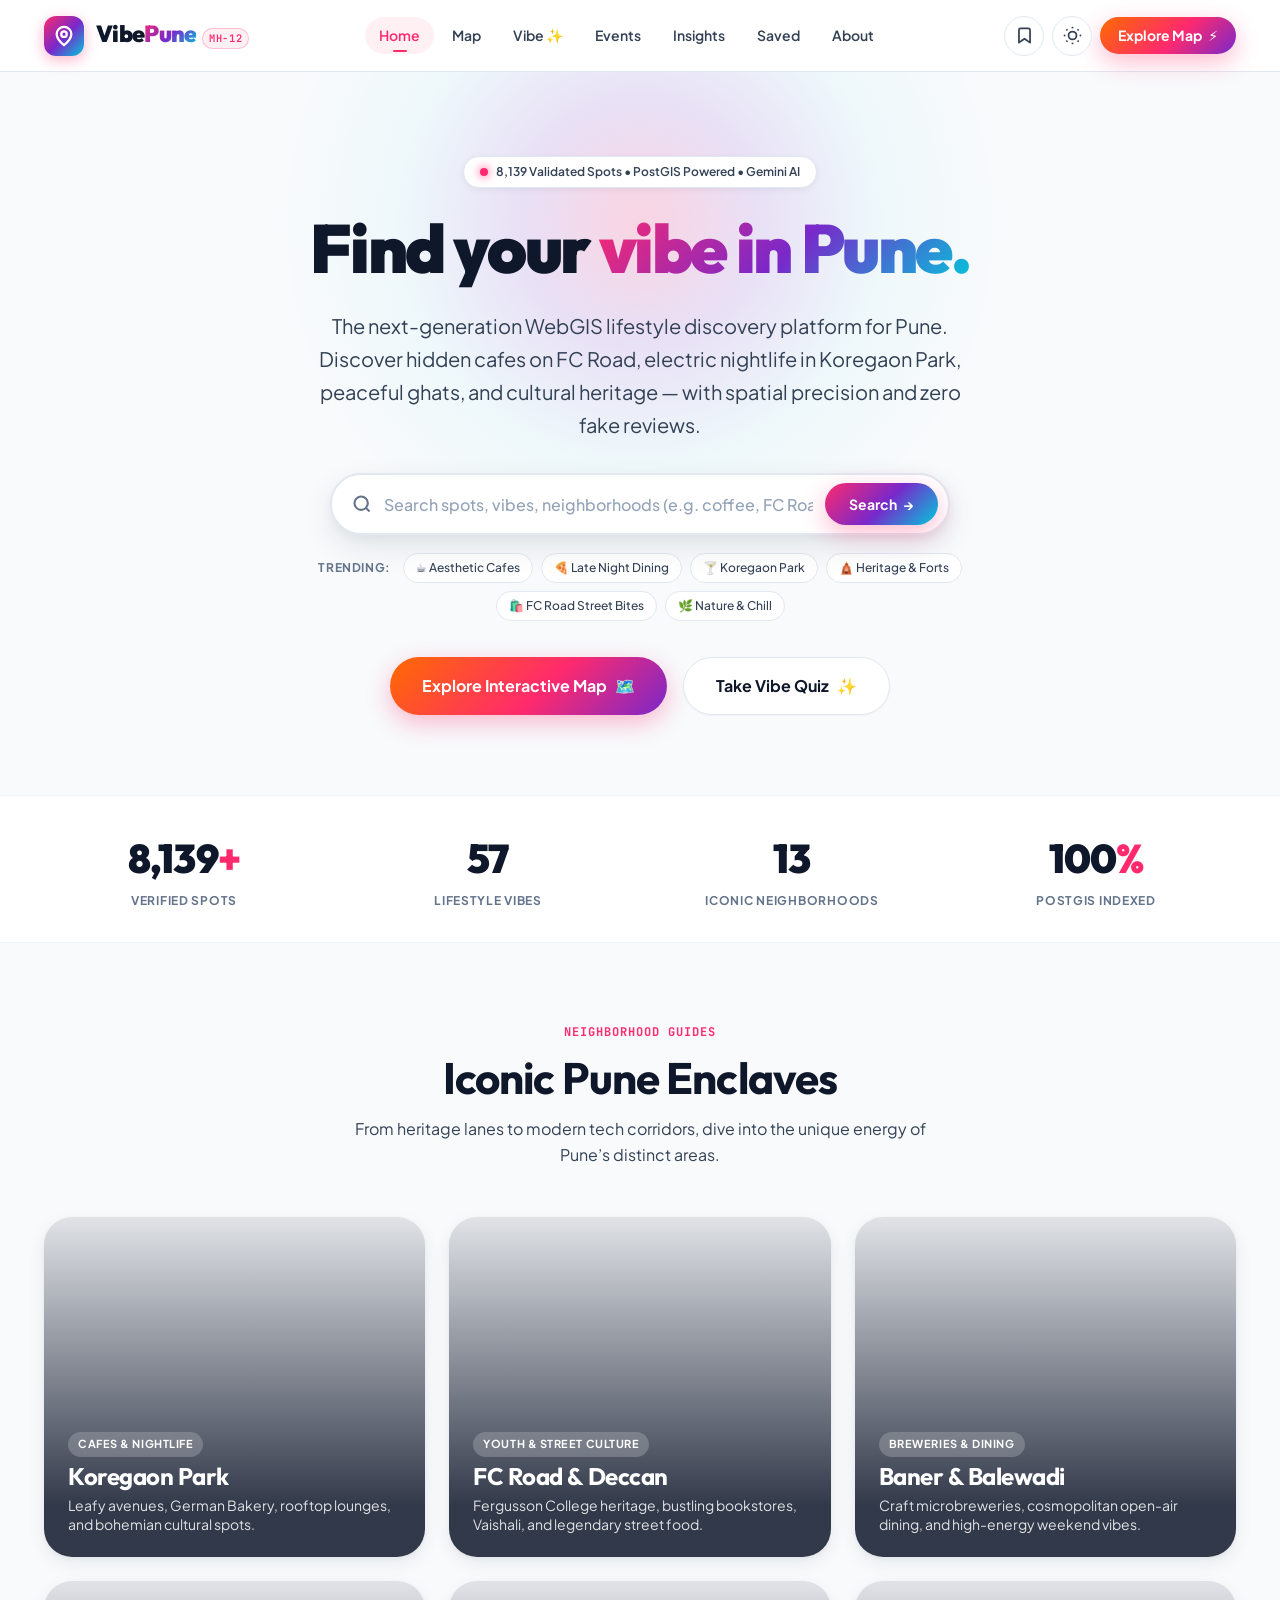
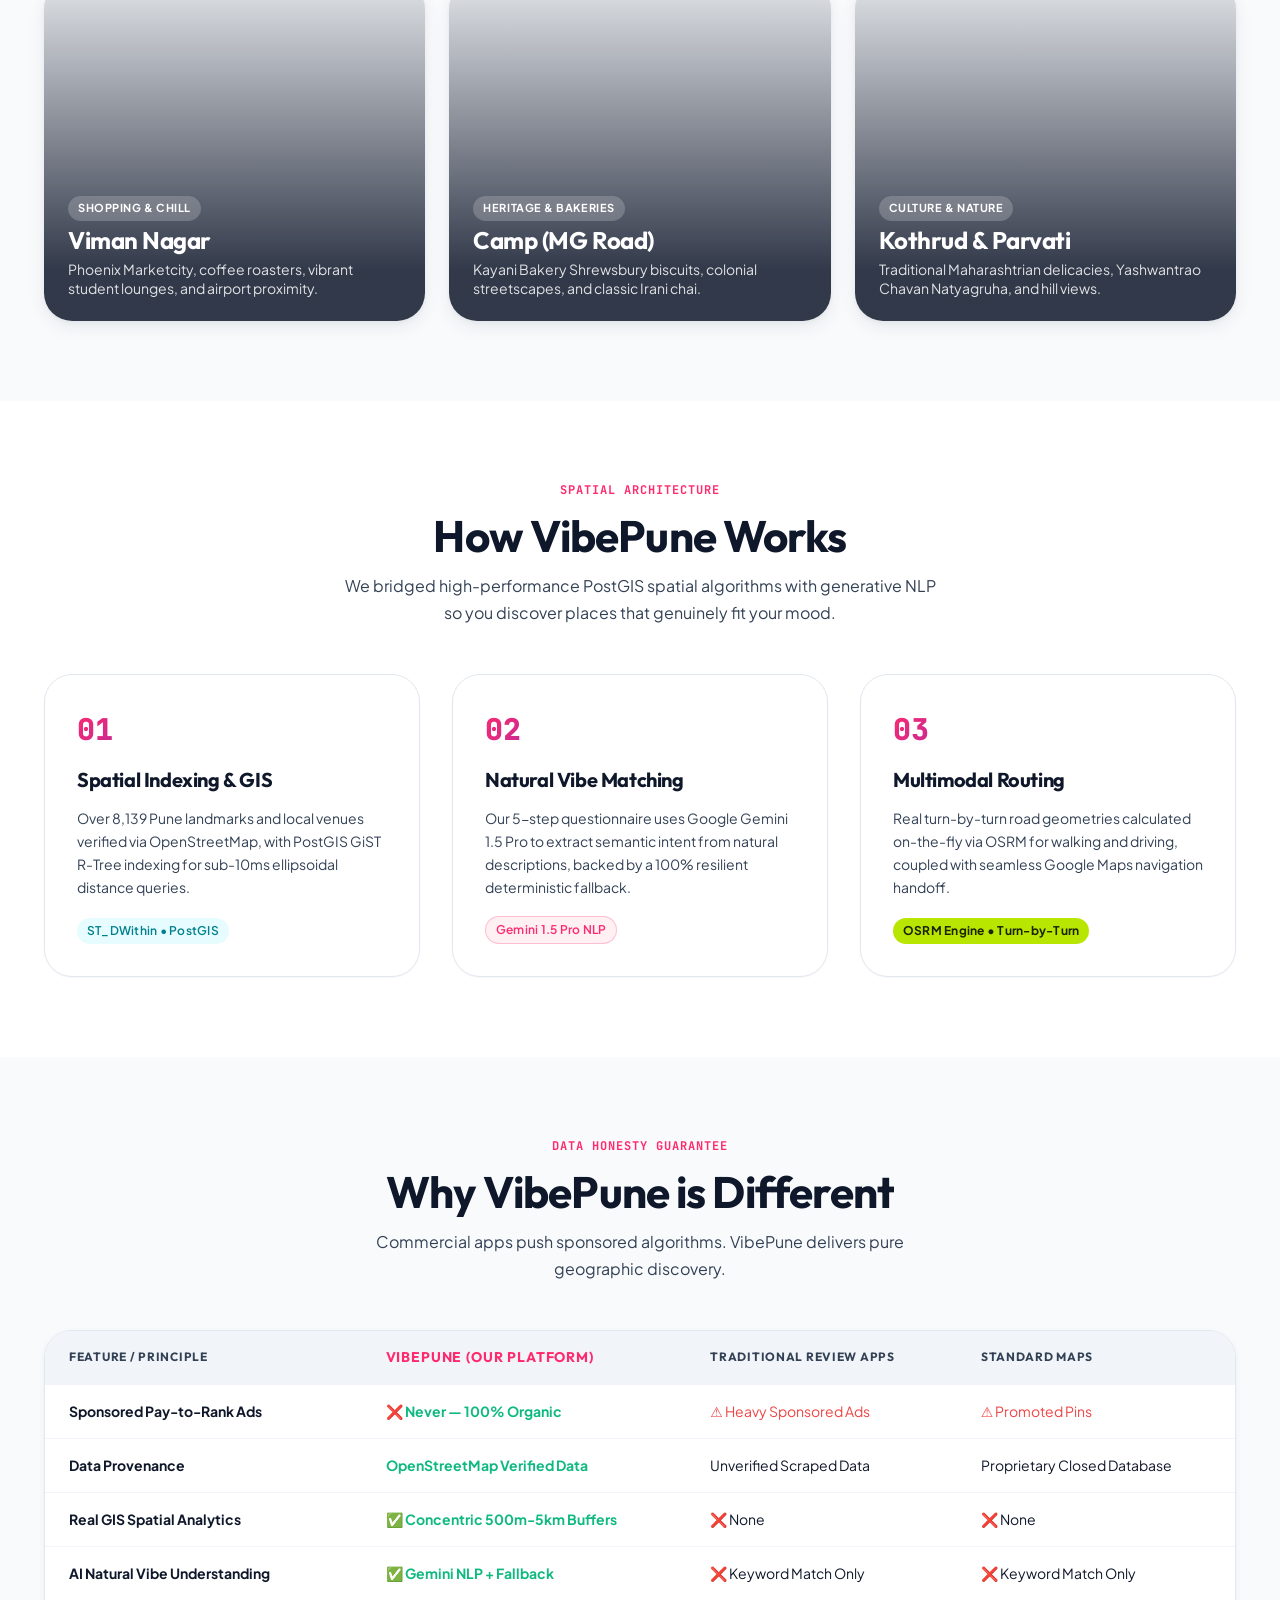
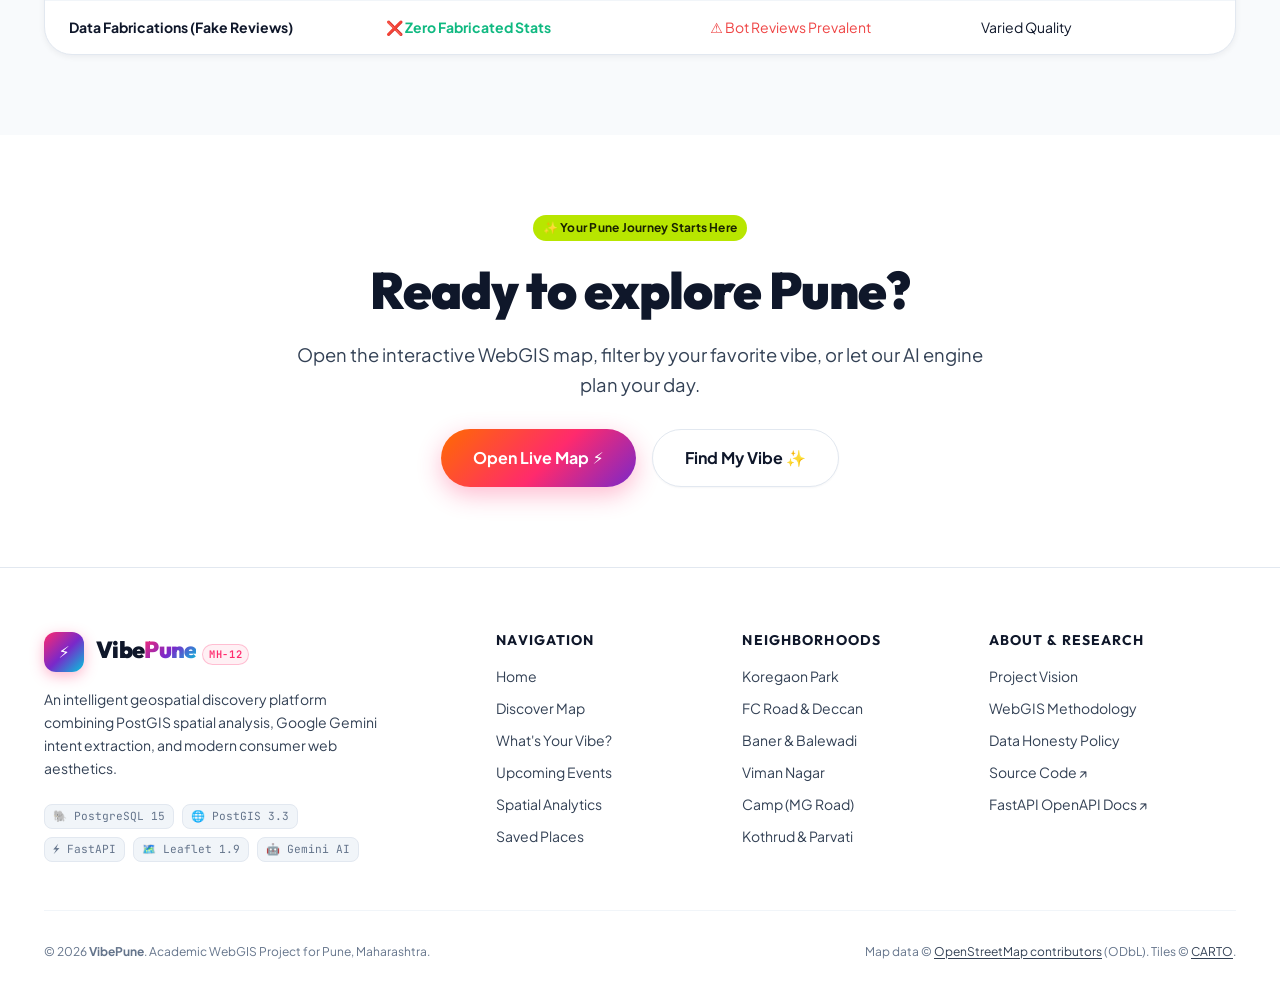
==== commit 104dee08: "chore(nav): remove Vector Map (MapLibre) from navigation bar" ====
--- a/client/index.html
+++ b/client/index.html
@@ -40,7 +40,6 @@
       <nav class="site-nav" aria-label="Primary navigation">
         <a href="index.html" class="site-nav__link is-active">Home</a>
         <a href="discover.html" class="site-nav__link">Map</a>
-        <a href="maplibre.html" class="site-nav__link">Vector Map (MapLibre)</a>
         <a href="vibe.html" class="site-nav__link">Vibe ✨</a>
         <a href="events.html" class="site-nav__link">Events</a>
         <a href="insights.html" class="site-nav__link">Insights</a>
